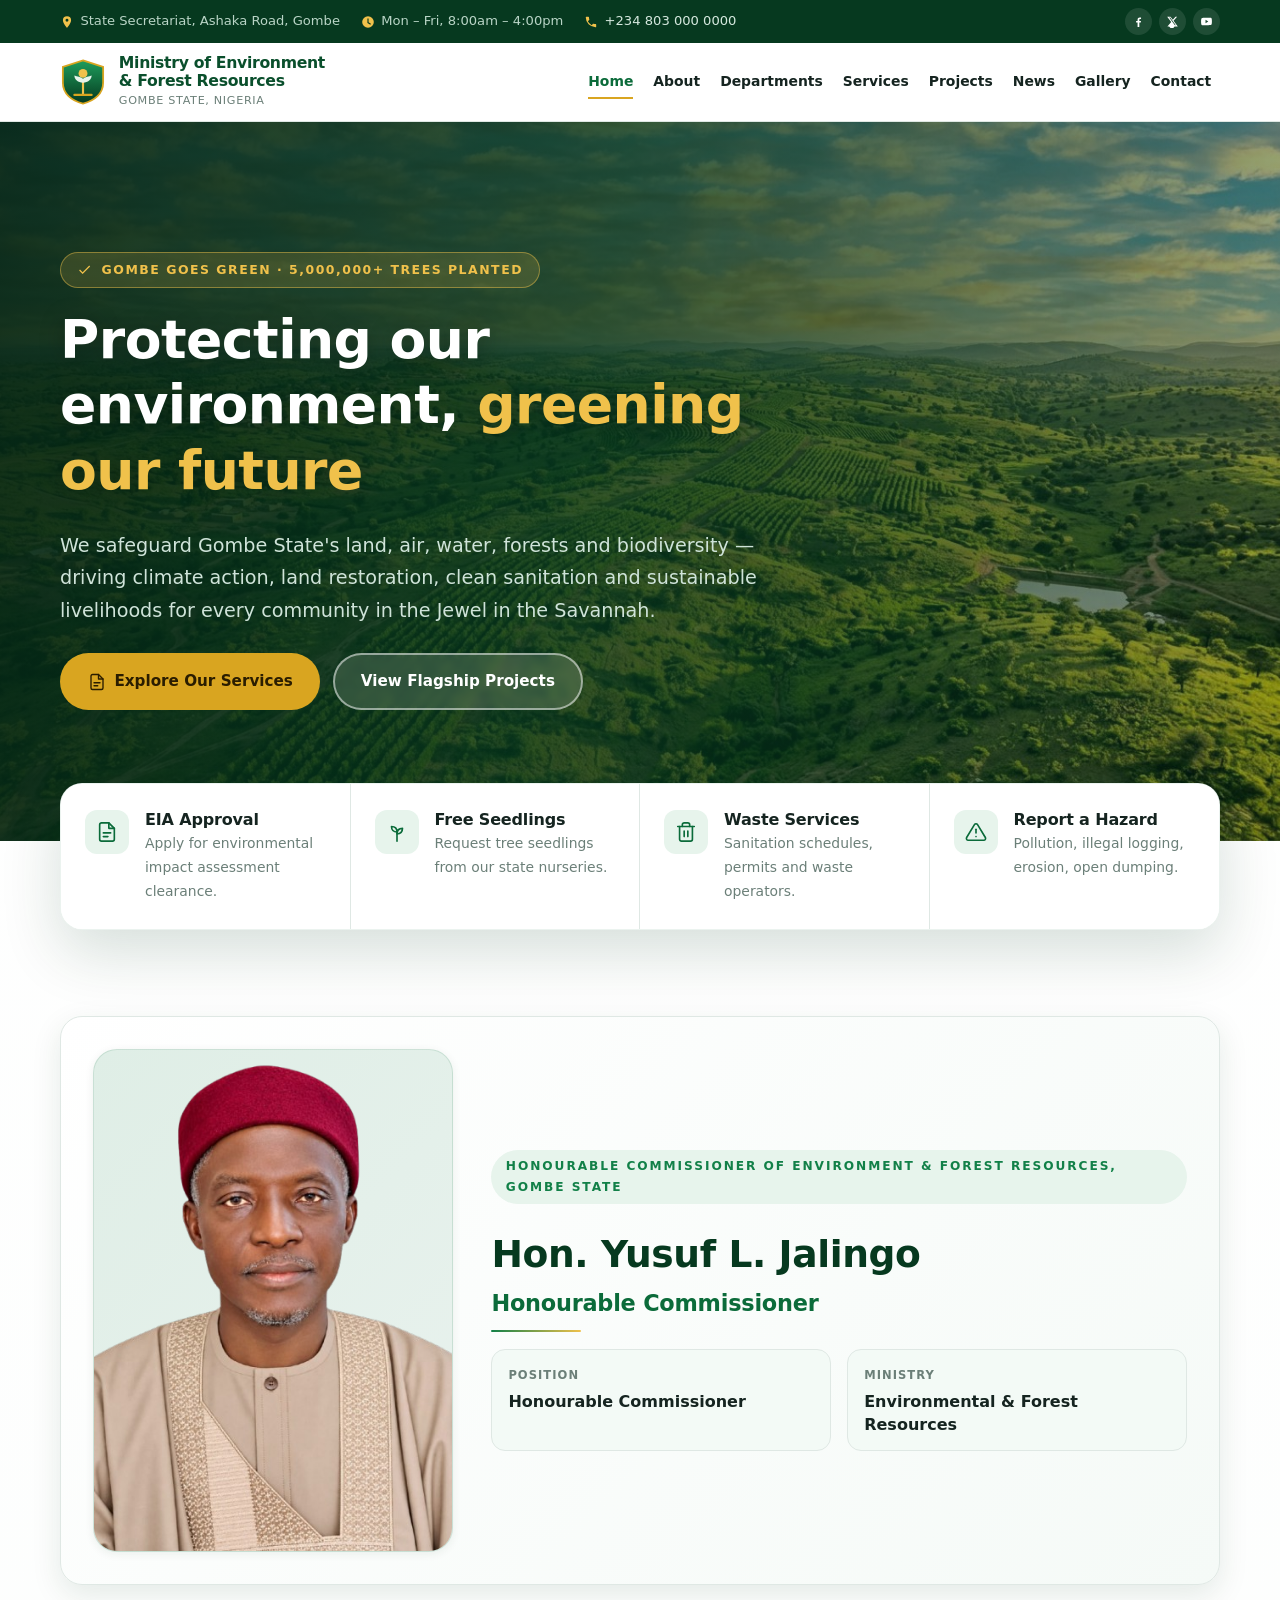
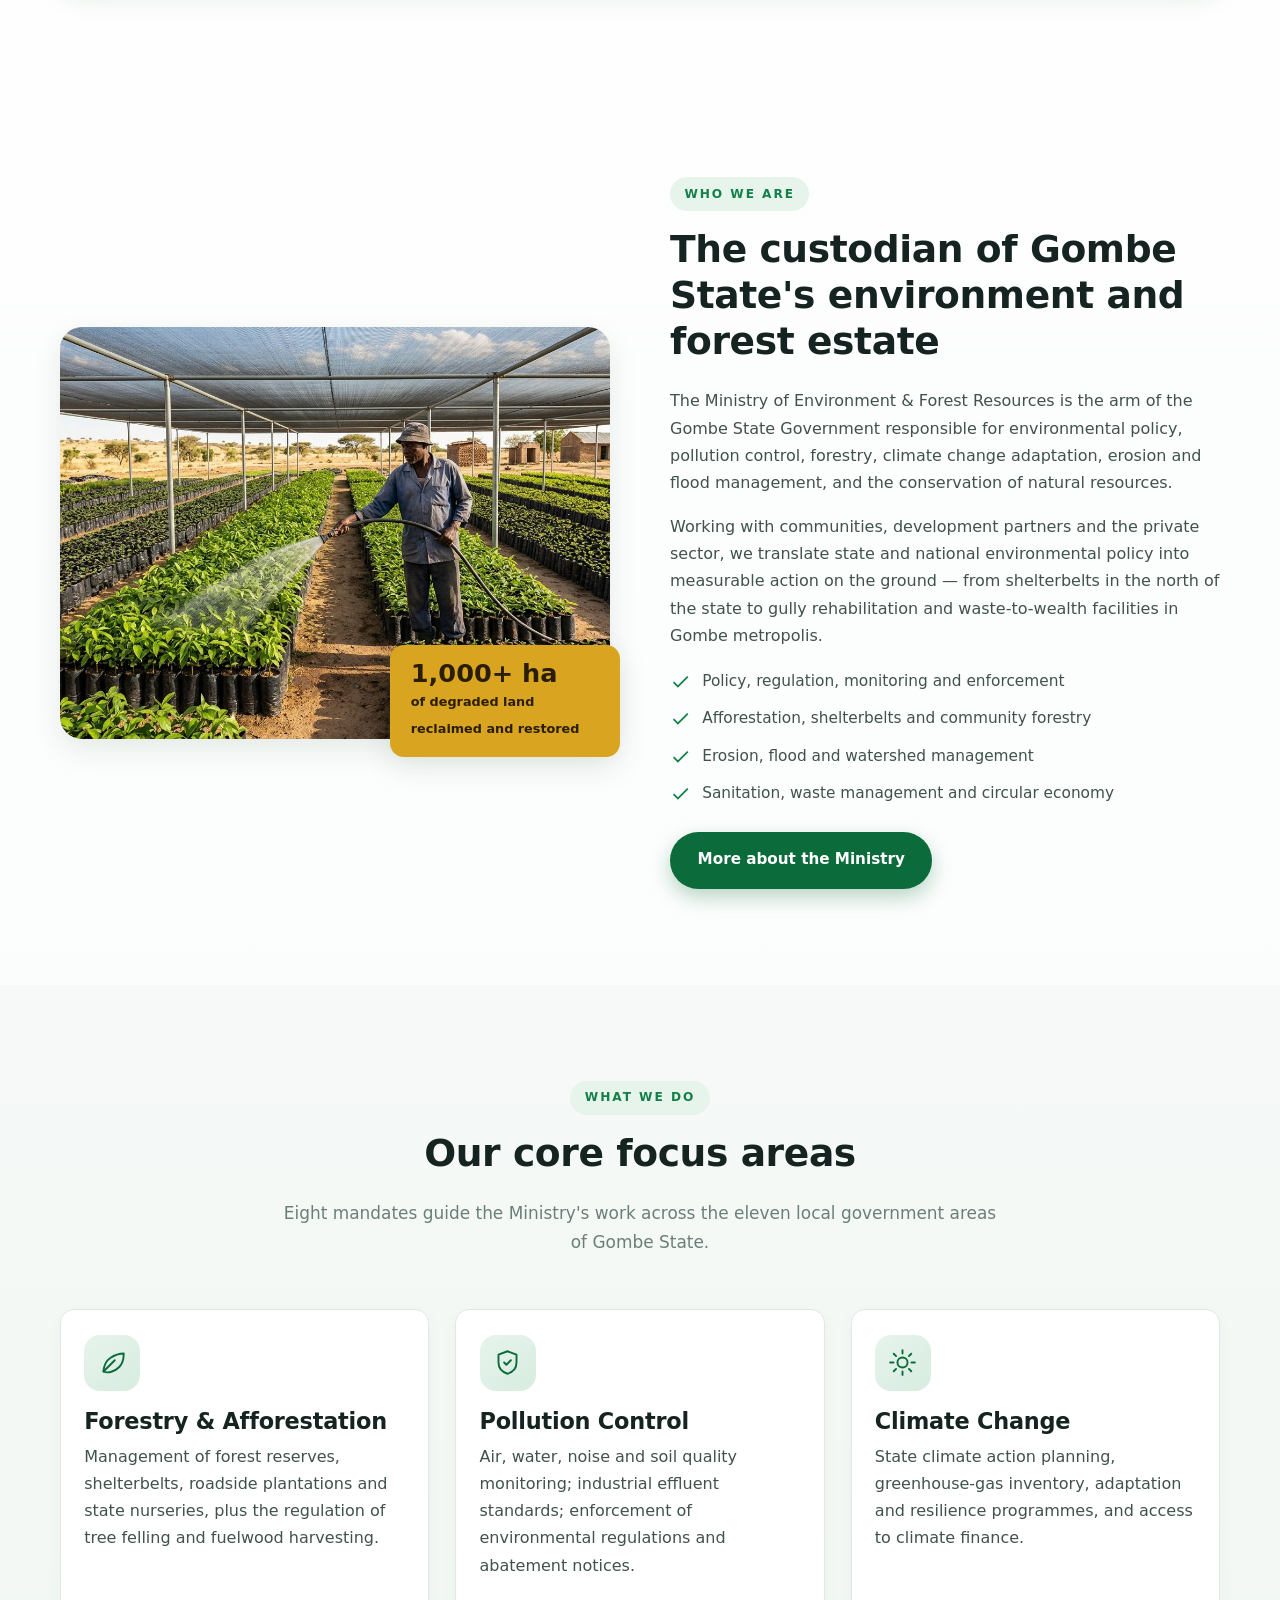
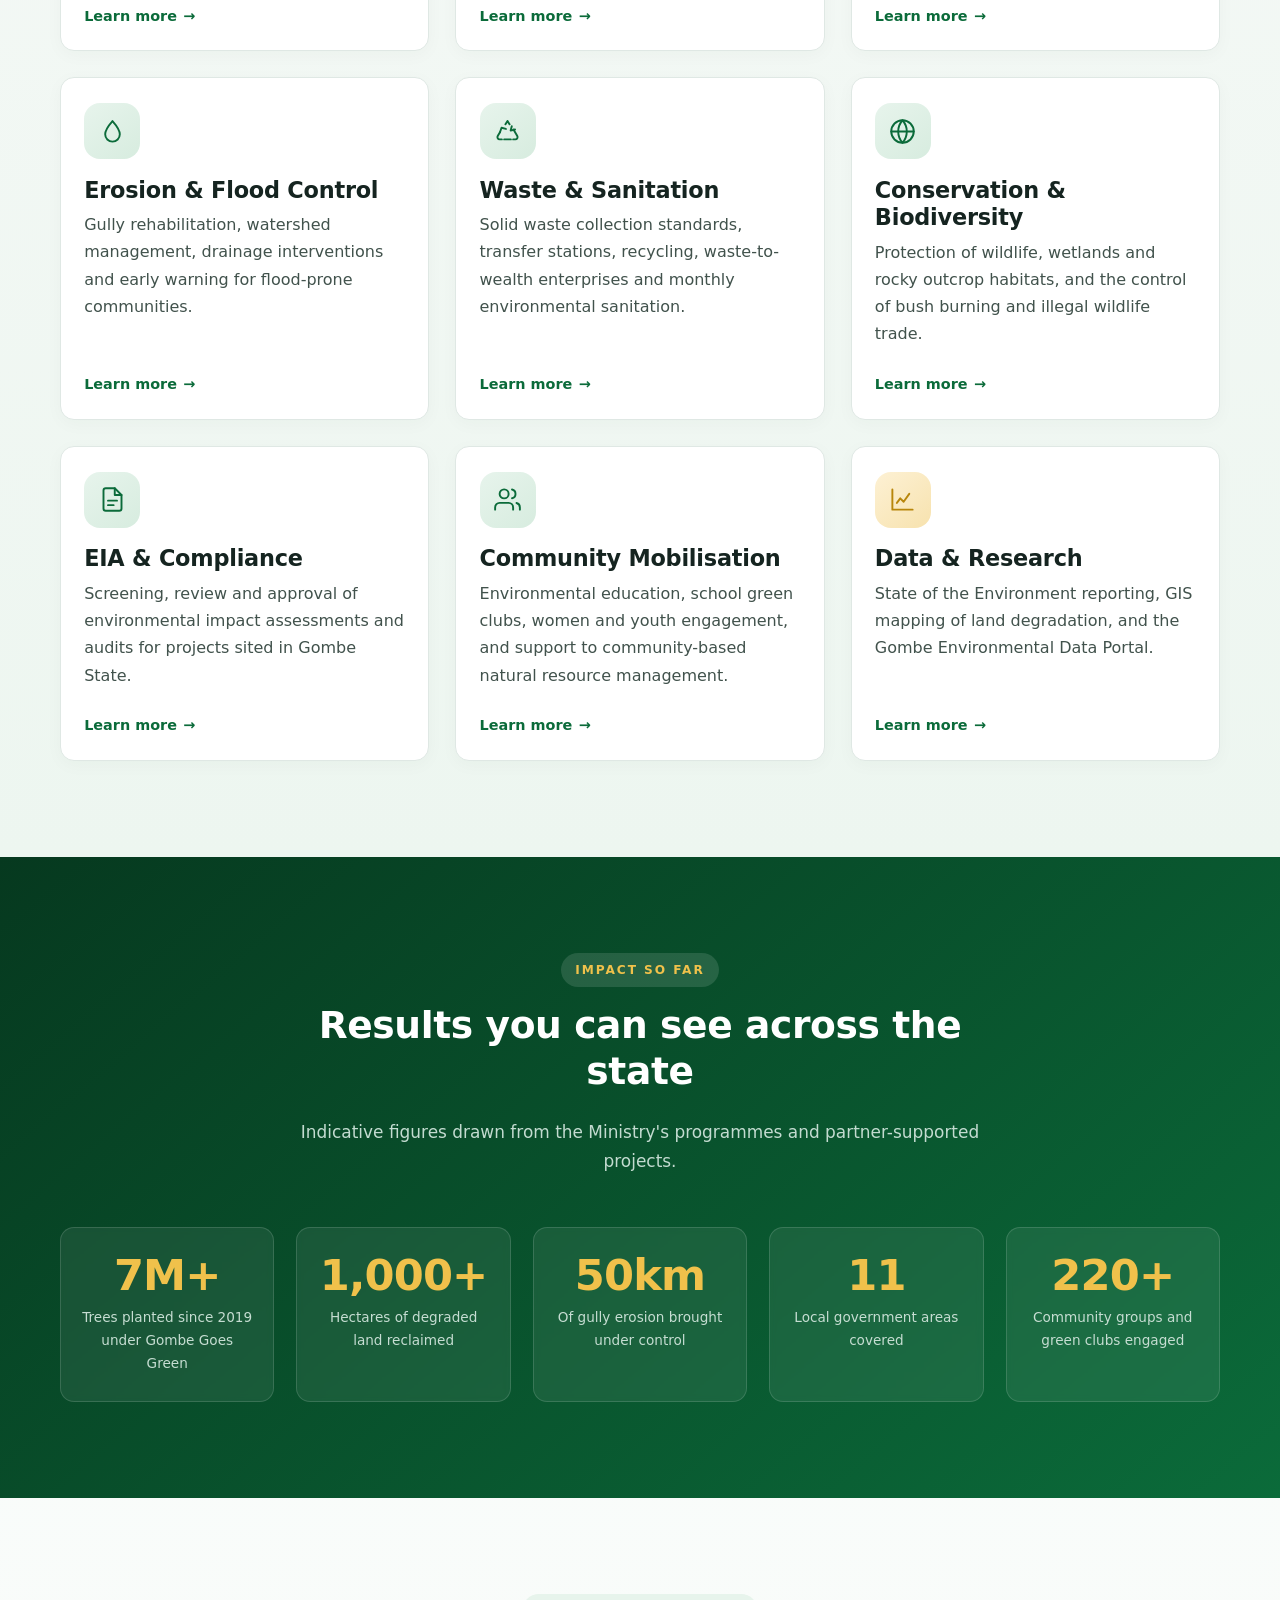
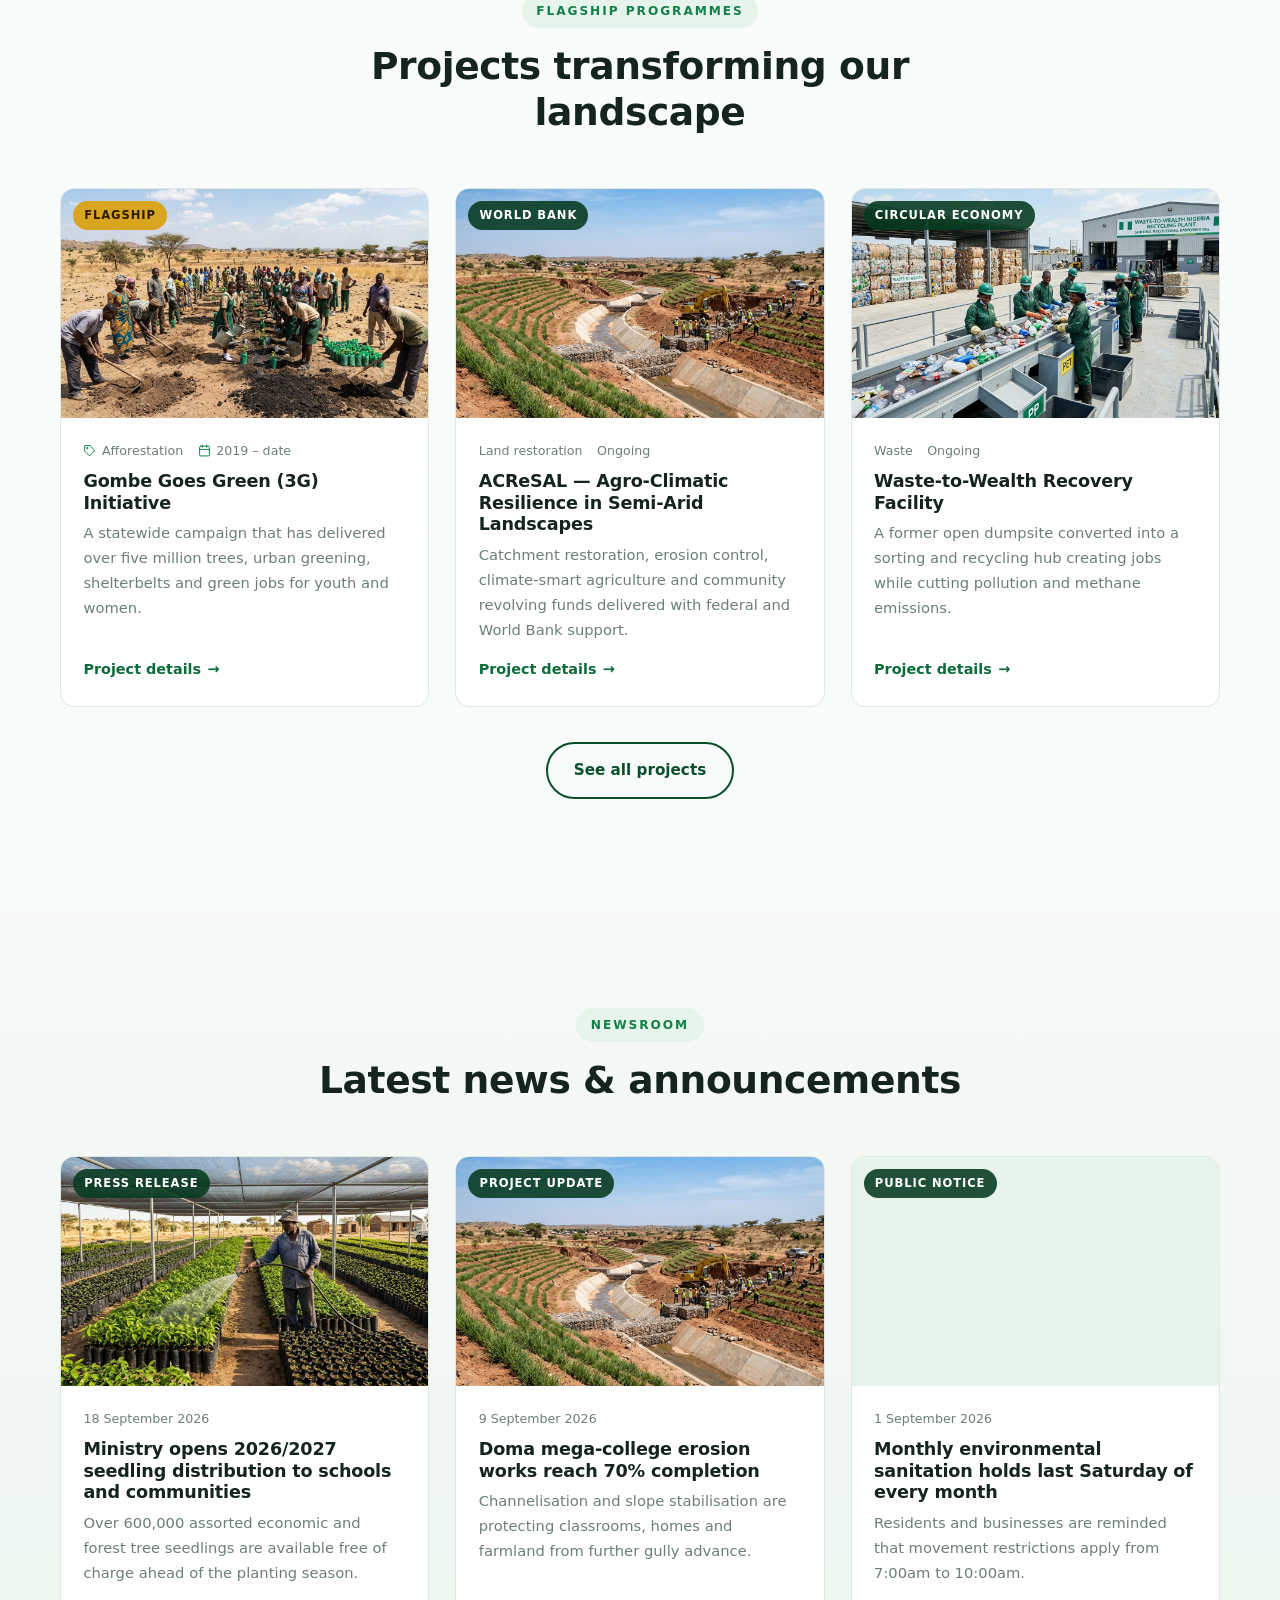
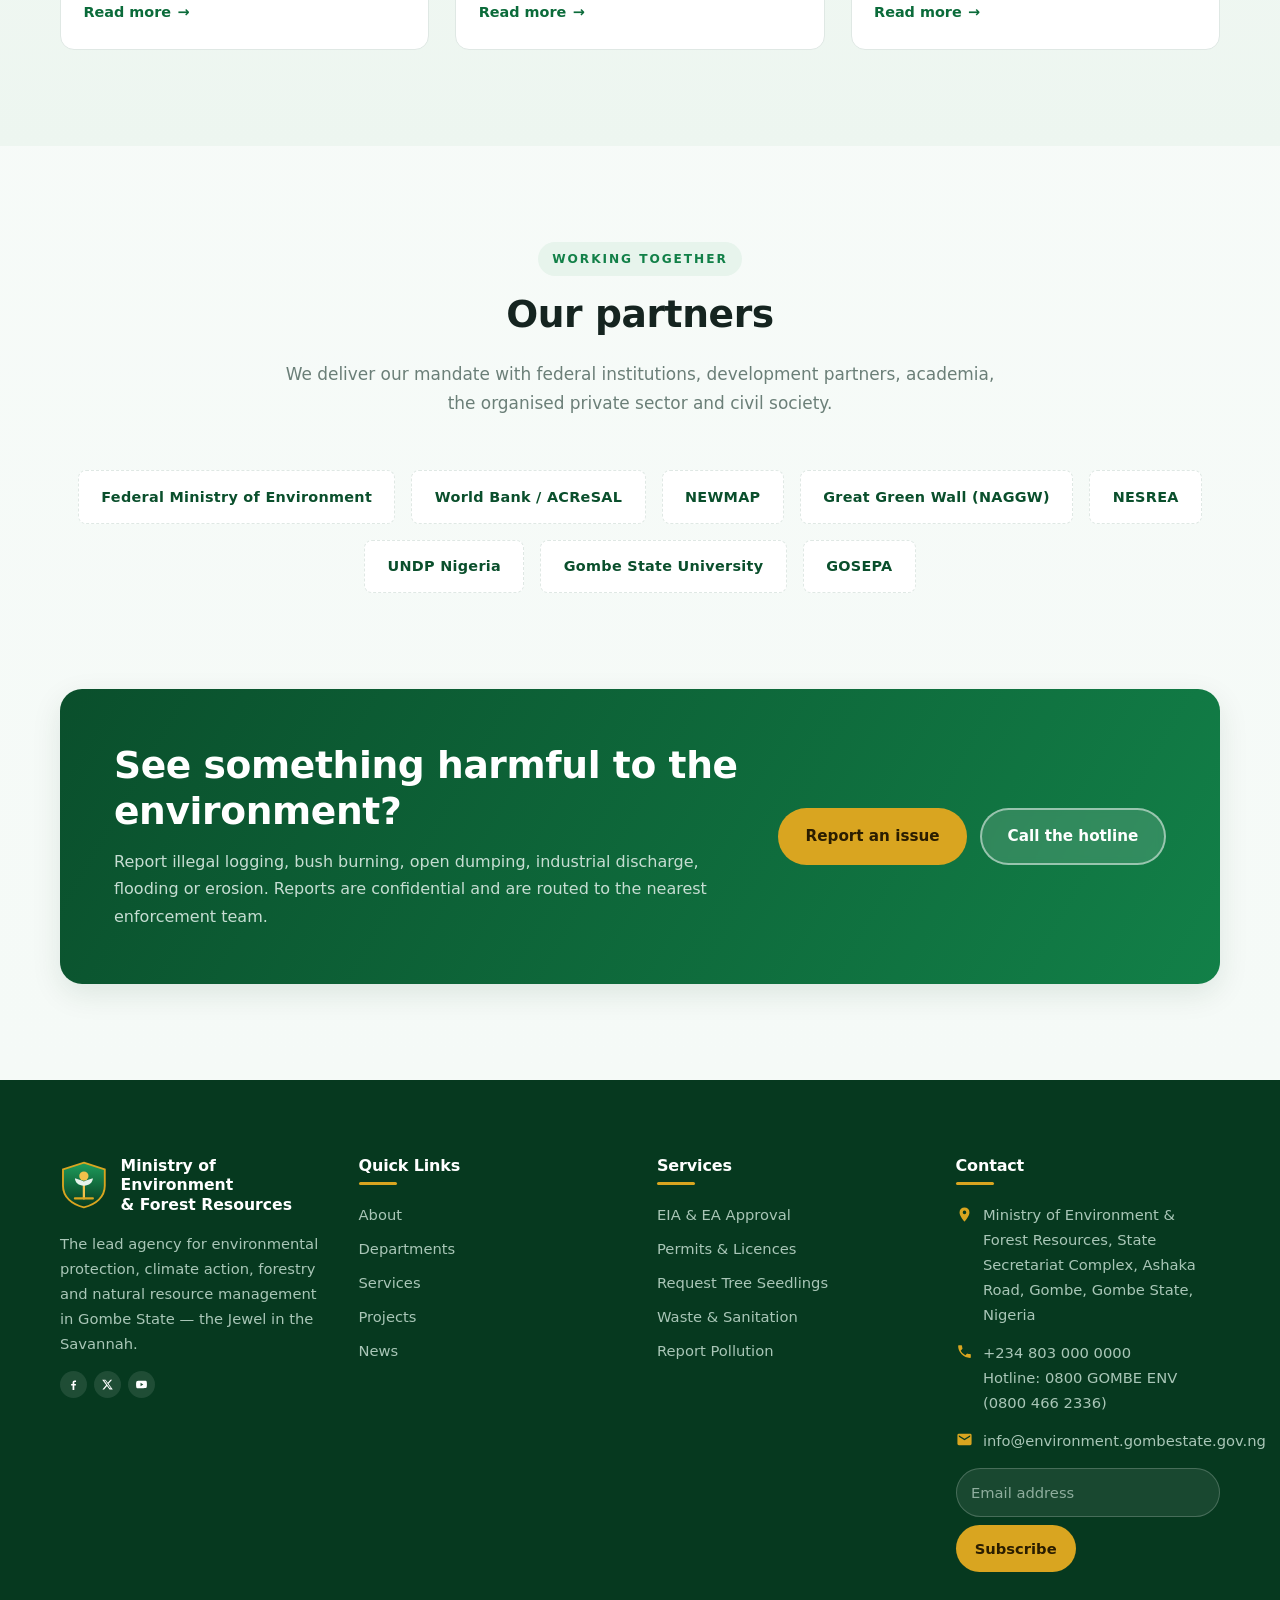
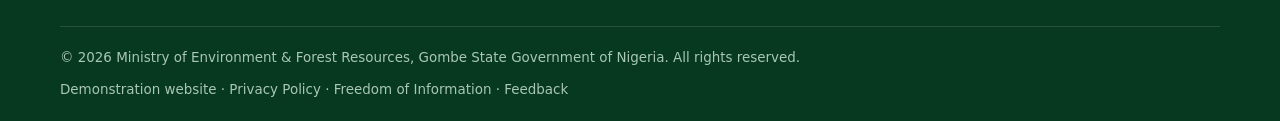
==== index.html @ d5db6b28 "Add files via upload" ====
<!DOCTYPE html>
<html lang="en">

<head>
  <meta charset="UTF-8">

  <meta name="viewport" content="width=device-width, initial-scale=1">

  <meta
    name="description"
    content="Official website of the Gombe State Ministry of Environment & Forest Resources — environmental protection, afforestation, climate action, erosion control and waste management."
  >

  <meta name="theme-color" content="#0b6b3a">

  <meta property="og:title" content="Home">

  <meta
    property="og:description"
    content="Official website of the Gombe State Ministry of Environment & Forest Resources — environmental protection, afforestation, climate action, erosion control and waste management."
  >

  <meta property="og:type" content="website">

  <title>
    Home | Ministry of Environment & Forest Resources, Gombe State Government of Nigeria
  </title>

  <link
    rel="icon"
    href="data:image/svg+xml,%3Csvg xmlns='http://www.w3.org/2000/svg' viewBox='0 0 64 64'%3E%3Crect width='64' height='64' rx='14' fill='%230b6b3a'/%3E%3Cpath d='M32 52V28' stroke='%23f0c14b' stroke-width='4'/%3E%3Cpath d='M32 34c-9 0-15-6-15-13 5 2 11 2.5 15 5.5 4-3 10-3.5 15-5.5 0 7-6 13-15 13z' fill='%23e7f4ec'/%3E%3C/svg%3E"
  >

  <link rel="stylesheet" href="assets/css/style.css">
</head>

<body>

  <a class="skip-link" href="#main">
    Skip to main content
  </a>


  <!-- =====================================================
       TOP BAR
  ====================================================== -->

  <div class="topbar">

    <div class="container">

      <ul class="topbar-list">

        <li>
          <svg viewBox="0 0 24 24" fill="currentColor" aria-hidden="true">
            <path d="M12 2a7 7 0 0 0-7 7c0 5.3 7 13 7 13s7-7.7 7-13a7 7 0 0 0-7-7Zm0 9.5A2.5 2.5 0 1 1 12 6.5a2.5 2.5 0 0 1 0 5Z"/>
          </svg>

          State Secretariat, Ashaka Road, Gombe
        </li>

        <li>
          <svg viewBox="0 0 24 24" fill="currentColor" aria-hidden="true">
            <path d="M12 2a10 10 0 1 0 0 20 10 10 0 0 0 0-20Zm1 10.6 4 2.3-1 1.7-5-2.9V6h2Z"/>
          </svg>

          Mon – Fri, 8:00am – 4:00pm
        </li>

        <li>
          <svg viewBox="0 0 24 24" fill="currentColor" aria-hidden="true">
            <path d="M6.6 10.8a15 15 0 0 0 6.6 6.6l2.2-2.2a1 1 0 0 1 1-.2 11 11 0 0 0 3.5.6 1 1 0 0 1 1 1V20a1 1 0 0 1-1 1A17 17 0 0 1 3 4a1 1 0 0 1 1-1h3.5a1 1 0 0 1 1 1 11 11 0 0 0 .6 3.5 1 1 0 0 1-.3 1Z"/>
          </svg>

          <a href="tel:+2348030000000">
            +234 803 000 0000
          </a>
        </li>

      </ul>


      <div class="socials" aria-label="Social media">

        <a href="#" aria-label="Facebook">
          <svg viewBox="0 0 24 24" fill="currentColor" aria-hidden="true">
            <path d="M13.5 22v-8h2.7l.4-3.1h-3.1V8.9c0-.9.3-1.5 1.6-1.5h1.6V4.6c-.3 0-1.3-.1-2.4-.1-2.4 0-4 1.4-4 4.1v2.3H7.6V14h2.7v8Z"/>
          </svg>
        </a>

        <a href="#" aria-label="X (Twitter)">
          <svg viewBox="0 0 24 24" fill="currentColor" aria-hidden="true">
            <path d="M17.5 3h3l-6.6 7.6L21.8 21h-6l-4.7 6.1L5.7 21H2.6l7-8.1L2.2 3h6.1l4.3 5.6Zm-1.1 16h1.7L7.7 4.8H5.9Z"/>
          </svg>
        </a>

        <a href="#" aria-label="YouTube">
          <svg viewBox="0 0 24 24" fill="currentColor" aria-hidden="true">
            <path d="M22 12s0-3.3-.4-4.9a2.6 2.6 0 0 0-1.8-1.8C18.1 5 12 5 12 5s-6.1 0-7.8.4a2.6 2.6 0 0 0-1.8 1.8C2 8.7 2 12 2 12s0 3.3.4 4.9a2.6 2.6 0 0 0 1.8 1.8C5.9 19 12 19 12 19s6.1 0 7.8-.4a2.6 2.6 0 0 0 1.8-1.8C22 15.3 22 12 22 12Zm-11.8 3.1V8.9l5.2 3.1Z"/>
          </svg>
        </a>

      </div>

    </div>

  </div>


  <!-- =====================================================
       HEADER
  ====================================================== -->

  <header class="site-header">

    <div class="container nav-wrap">

      <a class="brand" href="index.html">

        <svg
          class="crest"
          viewBox="0 0 64 64"
          role="img"
          aria-label="Gombe State coat of arms"
        >

          <defs>

            <linearGradient id="cg" x1="0" y1="0" x2="0" y2="1">
              <stop offset="0" stop-color="#1e9d5c"/>
              <stop offset="1" stop-color="#06391f"/>
            </linearGradient>

          </defs>

          <path
            d="M32 2 60 11v22c0 15-11.7 25-28 29C15.7 58 4 48 4 33V11z"
            fill="url(#cg)"
            stroke="#d9a520"
            stroke-width="2.5"
          />

          <circle
            cx="32"
            cy="20"
            r="6.2"
            fill="#f0c14b"
          />

          <path
            d="M32 50V31"
            stroke="#f0c14b"
            stroke-width="3"
            stroke-linecap="round"
          />

          <path
            d="M32 33c-7 0-12-4.6-12-10 4 1.6 8.4 2 12 4.4 3.6-2.4 8-2.8 12-4.4 0 5.4-5 10-12 10z"
            fill="#e7f4ec"
          />

          <path
            d="M20 50h24"
            stroke="#d9a520"
            stroke-width="3"
            stroke-linecap="round"
          />

        </svg>


        <span class="brand-text">

          <strong>
            Ministry of Environment<br>
            &amp; Forest Resources
          </strong>

          <span>
            Gombe State, Nigeria
          </span>

        </span>

      </a>


      <button
        class="nav-toggle"
        aria-expanded="false"
        aria-controls="primary-nav"
        aria-label="Toggle navigation menu"
      >
        <span></span>
        <span></span>
        <span></span>
      </button>


      <nav
        class="main-nav"
        id="primary-nav"
        aria-label="Primary"
      >

        <ul>

          <li>
            <a
              href="index.html"
              class="active"
              aria-current="page"
            >
              Home
            </a>
          </li>

          <li>
            <a href="about.html">
              About
            </a>
          </li>

          <li>
            <a href="departments.html">
              Departments
            </a>
          </li>

          <li>
            <a href="services.html">
              Services
            </a>
          </li>

          <li>
            <a href="projects.html">
              Projects
            </a>
          </li>

          <li>
            <a href="news.html">
              News
            </a>
          </li>

          <li>
            <a href="gallery.html">
              Gallery
            </a>
          </li>

          <li>
            <a href="contact.html">
              Contact
            </a>
          </li>

        </ul>


        <div class="nav-cta">

          <a
            class="btn btn-primary btn-sm"
            href="contact.html#report"
          >

            <svg
              viewBox="0 0 24 24"
              fill="none"
              stroke="currentColor"
              stroke-width="1.8"
              stroke-linecap="round"
              stroke-linejoin="round"
              aria-hidden="true"
            >

              <path d="M10.3 3.9 1.8 18a2 2 0 0 0 1.7 3h17a2 2 0 0 0 1.7-3L13.7 3.9a2 2 0 0 0-3.4 0Z"/>
              <path d="M12 9v4"/>
              <path d="M12 17h.01"/>

            </svg>

            Report an Issue

          </a>

        </div>

      </nav>

    </div>

  </header>


  <div class="nav-backdrop"></div>


  <main id="main">


    <!-- =====================================================
         HERO
    ====================================================== -->

    <section class="hero">

      <div class="hero-slides">

        <div
          class="hero-slide active"
          style="background-image:url('assets/img/hero-1.jpg')"
        ></div>

        <div
          class="hero-slide"
          style="background-image:url('assets/img/afforestation.jpg')"
        ></div>

        <div
          class="hero-slide"
          style="background-image:url('assets/img/erosion.jpg')"
        ></div>

      </div>


      <div class="container">

        <div class="hero-inner">

          <span class="hero-badge">

            <svg
              viewBox="0 0 24 24"
              fill="currentColor"
              aria-hidden="true"
            >
              <path d="M9 16.2 4.8 12l-1.4 1.4L9 19 21 7l-1.4-1.4z"/>
            </svg>

            Gombe Goes Green &middot; 5,000,000+ trees planted

          </span>


          <h1>
            Protecting our environment,
            <em>greening our future</em>
          </h1>


          <p>
            We safeguard Gombe State's land, air, water, forests and biodiversity —
            driving climate action, land restoration, clean sanitation and sustainable
            livelihoods for every community in the Jewel in the Savannah.
          </p>


          <div class="hero-actions">

            <a
              class="btn btn-gold"
              href="services.html"
            >

              <svg
                viewBox="0 0 24 24"
                fill="none"
                stroke="currentColor"
                stroke-width="1.8"
                stroke-linecap="round"
                stroke-linejoin="round"
                aria-hidden="true"
              >

                <path d="M14 2H6a2 2 0 0 0-2 2v16a2 2 0 0 0 2 2h12a2 2 0 0 0 2-2V8Z"/>
                <path d="M14 2v6h6"/>
                <path d="M8 13h8M8 17h5"/>

              </svg>

              Explore Our Services

            </a>


            <a
              class="btn btn-light"
              href="projects.html"
            >
              View Flagship Projects
            </a>

          </div>

        </div>

      </div>


      <div
        class="hero-dots"
        aria-label="Slide navigation"
      ></div>

    </section>


    <!-- =====================================================
         QUICK SERVICES
    ====================================================== -->

    <section class="quick-strip">

      <div class="container">

        <div class="grid g-4">


          <a
            class="quick-item"
            href="services.html#eia"
          >

            <span class="ico">

              <svg
                viewBox="0 0 24 24"
                fill="none"
                stroke="currentColor"
                stroke-width="1.8"
                stroke-linecap="round"
                stroke-linejoin="round"
                aria-hidden="true"
              >

                <path d="M14 2H6a2 2 0 0 0-2 2v16a2 2 0 0 0 2 2h12a2 2 0 0 0 2-2V8Z"/>
                <path d="M14 2v6h6"/>
                <path d="M8 13h8M8 17h5"/>

              </svg>

            </span>


            <span>

              <h4>
                EIA Approval
              </h4>

              <p>
                Apply for environmental impact assessment clearance.
              </p>

            </span>

          </a>


          <a
            class="quick-item"
            href="services.html#seedlings"
          >

            <span class="ico">

              <svg
                viewBox="0 0 24 24"
                fill="none"
                stroke="currentColor"
                stroke-width="1.8"
                stroke-linecap="round"
                stroke-linejoin="round"
                aria-hidden="true"
              >

                <path d="M12 22V10"/>
                <path d="M12 12C8 12 6 9.5 6 6c4 0 6 2.5 6 6Z"/>
                <path d="M12 14c4 0 6-2.5 6-6-4 0-6 2.5-6 6Z"/>

              </svg>

            </span>


            <span>

              <h4>
                Free Seedlings
              </h4>

              <p>
                Request tree seedlings from our state nurseries.
              </p>

            </span>

          </a>


          <a
            class="quick-item"
            href="services.html#waste"
          >

            <span class="ico">

              <svg
                viewBox="0 0 24 24"
                fill="none"
                stroke="currentColor"
                stroke-width="1.8"
                stroke-linecap="round"
                stroke-linejoin="round"
                aria-hidden="true"
              >

                <path d="M3 6h18"/>
                <path d="M8 6V4a2 2 0 0 1 2-2h4a2 2 0 0 1 2 2v2"/>
                <path d="M19 6v14a2 2 0 0 1-2 2H7a2 2 0 0 1-2-2V6"/>
                <path d="M10 11v6M14 11v6"/>

              </svg>

            </span>


            <span>

              <h4>
                Waste Services
              </h4>

              <p>
                Sanitation schedules, permits and waste operators.
              </p>

            </span>

          </a>


          <a
            class="quick-item"
            href="contact.html#report"
          >

            <span class="ico">

              <svg
                viewBox="0 0 24 24"
                fill="none"
                stroke="currentColor"
                stroke-width="1.8"
                stroke-linecap="round"
                stroke-linejoin="round"
                aria-hidden="true"
              >

                <path d="M10.3 3.9 1.8 18a2 2 0 0 0 1.7 3h17a2 2 0 0 0 1.7-3L13.7 3.9a2 2 0 0 0-3.4 0Z"/>
                <path d="M12 9v4"/>
                <path d="M12 17h.01"/>

              </svg>

            </span>


            <span>

              <h4>
                Report a Hazard
              </h4>

              <p>
                Pollution, illegal logging, erosion, open dumping.
              </p>

            </span>

          </a>


        </div>

      </div>

    </section>


    <!-- =====================================================
         COMMISSIONER PROFILE
    ====================================================== -->

    <section class="section commissioner-section">

      <div class="container">

        <div class="commissioner-card">


          <!-- COMMISSIONER IMAGE -->

          <div class="commissioner-image">

            <img
              src="assets/img/commissioner.png"
              alt="Commissioner of the Gombe State Ministry of Environmental & Forest Resources"
              loading="lazy"
              decoding="async"
            >

          </div>

          <!-- COMMISSIONER INFORMATION -->

          <div class="commissioner-content">

            <span class="eyebrow">
              Honourable Commissioner of Environment &amp; Forest Resources, Gombe State
            </span>


            <h2>
              Hon. Yusuf L. Jalingo
            </h2>


            <h3>
              Honourable Commissioner
            </h3>



            <div class="commissioner-divider"></div>


            <div class="commissioner-details">

              <div>

                <span class="detail-label">
                  Position
                </span>

                <strong>
                  Honourable Commissioner
                </strong>

              </div>


              <div>

                <span class="detail-label">
                  Ministry
                </span>

                <strong>
                  Environmental &amp; Forest Resources
                </strong>

              </div>

            </div>

          </div>


        </div>

      </div>

    </section>


    <!-- =====================================================
         ABOUT PREVIEW
    ====================================================== -->

    <section class="section">

      <div class="container split">


        <div class="split-media reveal">

          <img
            loading="lazy"
            decoding="async"
            src="assets/img/nursery.jpg"
            alt="Seedlings being nurtured at a Gombe State government tree nursery"
          >


          <div class="media-badge">

            <strong>
              1,000+ ha
            </strong>

            <span>
              of degraded land reclaimed and restored
            </span>

          </div>

        </div>


        <div class="reveal">

          <span class="eyebrow">
            Who we are
          </span>


          <h2>
            The custodian of Gombe State's environment and forest estate
          </h2>


          <p>
            The Ministry of Environment &amp; Forest Resources is the arm
            of the Gombe State Government responsible for environmental policy,
            pollution control, forestry, climate change adaptation, erosion and
            flood management, and the conservation of natural resources.
          </p>


          <p>
            Working with communities, development partners and the private sector,
            we translate state and national environmental policy into measurable
            action on the ground — from shelterbelts in the north of the state
            to gully rehabilitation and waste-to-wealth facilities in Gombe metropolis.
          </p>


          <ul class="ticks">

            <li>

              <svg
                viewBox="0 0 24 24"
                fill="currentColor"
                aria-hidden="true"
              >
                <path d="M9 16.2 4.8 12l-1.4 1.4L9 19 21 7l-1.4-1.4z"/>
              </svg>

              <span>
                Policy, regulation, monitoring and enforcement
              </span>

            </li>


            <li>

              <svg
                viewBox="0 0 24 24"
                fill="currentColor"
                aria-hidden="true"
              >
                <path d="M9 16.2 4.8 12l-1.4 1.4L9 19 21 7l-1.4-1.4z"/>
              </svg>

              <span>
                Afforestation, shelterbelts and community forestry
              </span>

            </li>


            <li>

              <svg
                viewBox="0 0 24 24"
                fill="currentColor"
                aria-hidden="true"
              >
                <path d="M9 16.2 4.8 12l-1.4 1.4L9 19 21 7l-1.4-1.4z"/>
              </svg>

              <span>
                Erosion, flood and watershed management
              </span>

            </li>


            <li>

              <svg
                viewBox="0 0 24 24"
                fill="currentColor"
                aria-hidden="true"
              >
                <path d="M9 16.2 4.8 12l-1.4 1.4L9 19 21 7l-1.4-1.4z"/>
              </svg>

              <span>
                Sanitation, waste management and circular economy
              </span>

            </li>

          </ul>


          <a
            class="btn btn-primary"
            href="about.html"
          >
            More about the Ministry
          </a>

        </div>

      </div>

    </section>


    <!-- =====================================================
         FOCUS AREAS
    ====================================================== -->

    <section class="section section--soft">

      <div class="container">


        <div class="section-head reveal">

          <span class="eyebrow">
            What we do
          </span>

          <h2>
            Our core focus areas
          </h2>

          <p class="lede">
            Eight mandates guide the Ministry's work across the eleven
            local government areas of Gombe State.
          </p>

        </div>


        <div class="grid g-3">


          <article class="card reveal">

            <span class="ico">

              <svg
                viewBox="0 0 24 24"
                fill="none"
                stroke="currentColor"
                stroke-width="1.8"
                stroke-linecap="round"
                stroke-linejoin="round"
                aria-hidden="true"
              >

                <path d="M4 20s0-8 6-12 12-4 12-4 0 8-4 12-10 6-14 4Z"/>
                <path d="M4 20 14 10"/>

              </svg>

            </span>


            <h3>
              Forestry &amp; Afforestation
            </h3>

            <p>
              Management of forest reserves, shelterbelts, roadside plantations
              and state nurseries, plus the regulation of tree felling and fuelwood harvesting.
            </p>

            <a
              class="card-link"
              href="departments.html#forestry"
            >
              Learn more
            </a>

          </article>


          <article class="card reveal">

            <span class="ico">

              <svg
                viewBox="0 0 24 24"
                fill="none"
                stroke="currentColor"
                stroke-width="1.8"
                stroke-linecap="round"
                stroke-linejoin="round"
                aria-hidden="true"
              >

                <path d="M12 2 20 5v7c0 5-3.5 8.5-8 10-4.5-1.5-8-5-8-10V5Z"/>
                <path d="m9 12 2 2 4-4"/>

              </svg>

            </span>


            <h3>
              Pollution Control
            </h3>

            <p>
              Air, water, noise and soil quality monitoring; industrial effluent
              standards; enforcement of environmental regulations and abatement notices.
            </p>

            <a
              class="card-link"
              href="departments.html#pollution"
            >
              Learn more
            </a>

          </article>


          <article class="card reveal">

            <span class="ico">

              <svg
                viewBox="0 0 24 24"
                fill="none"
                stroke="currentColor"
                stroke-width="1.8"
                stroke-linecap="round"
                stroke-linejoin="round"
                aria-hidden="true"
              >

                <circle cx="12" cy="12" r="4.5"/>
                <path d="M12 1v3M12 20v3M4.2 4.2l2.1 2.1M17.7 17.7l2.1 2.1M1 12h3M20 12h3M4.2 19.8l2.1-2.1M17.7 6.3l2.1-2.1"/>

              </svg>

            </span>


            <h3>
              Climate Change
            </h3>

            <p>
              State climate action planning, greenhouse-gas inventory,
              adaptation and resilience programmes, and access to climate finance.
            </p>

            <a
              class="card-link"
              href="departments.html#climate"
            >
              Learn more
            </a>

          </article>


          <article class="card reveal">

            <span class="ico">

              <svg
                viewBox="0 0 24 24"
                fill="none"
                stroke="currentColor"
                stroke-width="1.8"
                stroke-linecap="round"
                stroke-linejoin="round"
                aria-hidden="true"
              >

                <path d="M12 2.7S5.5 10 5.5 14.5a6.5 6.5 0 0 0 13 0C18.5 10 12 2.7 12 2.7Z"/>

              </svg>

            </span>


            <h3>
              Erosion &amp; Flood Control
            </h3>

            <p>
              Gully rehabilitation, watershed management, drainage interventions
              and early warning for flood-prone communities.
            </p>

            <a
              class="card-link"
              href="projects.html"
            >
              Learn more
            </a>

          </article>


          <article class="card reveal">

            <span class="ico">

              <svg
                viewBox="0 0 24 24"
                fill="none"
                stroke="currentColor"
                stroke-width="1.8"
                stroke-linecap="round"
                stroke-linejoin="round"
                aria-hidden="true"
              >

                <path d="M7 19H5a2 2 0 0 1-1.7-3l2-3.3"/>
                <path d="M17 19h2a2 2 0 0 0 1.7-3l-3.4-5.8"/>
                <path d="m10.2 5.6 1.8-3 1.8 3"/>
                <path d="M9 19h6"/>
                <path d="m5.3 12.7 1.4-4 3.9 1"/>
                <path d="m18.7 10.2-3.9 1 1-3.9"/>

              </svg>

            </span>


            <h3>
              Waste &amp; Sanitation
            </h3>

            <p>
              Solid waste collection standards, transfer stations, recycling,
              waste-to-wealth enterprises and monthly environmental sanitation.
            </p>

            <a
              class="card-link"
              href="services.html#waste"
            >
              Learn more
            </a>

          </article>


          <article class="card reveal">

            <span class="ico">

              <svg
                viewBox="0 0 24 24"
                fill="none"
                stroke="currentColor"
                stroke-width="1.8"
                stroke-linecap="round"
                stroke-linejoin="round"
                aria-hidden="true"
              >

                <circle cx="12" cy="12" r="10"/>
                <path d="M2 12h20"/>
                <path d="M12 2a15 15 0 0 1 0 20 15 15 0 0 1 0-20Z"/>

              </svg>

            </span>


            <h3>
              Conservation &amp; Biodiversity
            </h3>

            <p>
              Protection of wildlife, wetlands and rocky outcrop habitats,
              and the control of bush burning and illegal wildlife trade.
            </p>

            <a
              class="card-link"
              href="departments.html#conservation"
            >
              Learn more
            </a>

          </article>


          <article class="card reveal">

            <span class="ico">

              <svg
                viewBox="0 0 24 24"
                fill="none"
                stroke="currentColor"
                stroke-width="1.8"
                stroke-linecap="round"
                stroke-linejoin="round"
                aria-hidden="true"
              >

                <path d="M14 2H6a2 2 0 0 0-2 2v16a2 2 0 0 0 2 2h12a2 2 0 0 0 2-2V8Z"/>
                <path d="M14 2v6h6"/>
                <path d="M8 13h8M8 17h5"/>

              </svg>

            </span>


            <h3>
              EIA &amp; Compliance
            </h3>

            <p>
              Screening, review and approval of environmental impact assessments
              and audits for projects sited in Gombe State.
            </p>

            <a
              class="card-link"
              href="services.html#eia"
            >
              Learn more
            </a>

          </article>


          <article class="card reveal">

            <span class="ico">

              <svg
                viewBox="0 0 24 24"
                fill="none"
                stroke="currentColor"
                stroke-width="1.8"
                stroke-linecap="round"
                stroke-linejoin="round"
                aria-hidden="true"
              >

                <path d="M17 21v-2a4 4 0 0 0-4-4H5a4 4 0 0 0-4 4v2"/>
                <circle cx="9" cy="7" r="4"/>
                <path d="M23 21v-2a4 4 0 0 0-3-3.9"/>
                <path d="M16 3.1a4 4 0 0 1 0 7.8"/>

              </svg>

            </span>


            <h3>
              Community Mobilisation
            </h3>

            <p>
              Environmental education, school green clubs, women and youth engagement,
              and support to community-based natural resource management.
            </p>

            <a
              class="card-link"
              href="services.html"
            >
              Learn more
            </a>

          </article>


          <article class="card reveal card--gold">

            <span class="ico">

              <svg
                viewBox="0 0 24 24"
                fill="none"
                stroke="currentColor"
                stroke-width="1.8"
                stroke-linecap="round"
                stroke-linejoin="round"
                aria-hidden="true"
              >

                <path d="M3 3v18h18"/>
                <path d="m7 15 3-4 3 3 5-7"/>

              </svg>

            </span>


            <h3>
              Data &amp; Research
            </h3>

            <p>
              State of the Environment reporting, GIS mapping of land degradation,
              and the Gombe Environmental Data Portal.
            </p>

            <a
              class="card-link"
              href="news.html#downloads"
            >
              Learn more
            </a>

          </article>


        </div>

      </div>

    </section>


    <!-- =====================================================
         IMPACT STATS
    ====================================================== -->

    <section class="section section--green">

      <div class="container">


        <div class="section-head reveal">

          <span class="eyebrow">
            Impact so far
          </span>

          <h2>
            Results you can see across the state
          </h2>

          <p class="lede">
            Indicative figures drawn from the Ministry's programmes
            and partner-supported projects.
          </p>

        </div>


        <div class="stats reveal">


          <div class="stat">

            <span
              class="num"
              data-count="7"
              data-suffix="M+"
            >
              0
            </span>

            <span class="lbl">
              Trees planted since 2019 under Gombe Goes Green
            </span>

          </div>


          <div class="stat">

            <span
              class="num"
              data-count="1000"
              data-suffix="+"
            >
              0
            </span>

            <span class="lbl">
              Hectares of degraded land reclaimed
            </span>

          </div>


          <div class="stat">

            <span
              class="num"
              data-count="50"
              data-suffix="km"
            >
              0
            </span>

            <span class="lbl">
              Of gully erosion brought under control
            </span>

          </div>


          <div class="stat">

            <span
              class="num"
              data-count="11"
            >
              0
            </span>

            <span class="lbl">
              Local government areas covered
            </span>

          </div>


          <div class="stat">

            <span
              class="num"
              data-count="220"
              data-suffix="+"
            >
              0
            </span>

            <span class="lbl">
              Community groups and green clubs engaged
            </span>

          </div>


        </div>

      </div>

    </section>


    <!-- =====================================================
         PROJECTS
    ====================================================== -->

    <section class="section">

      <div class="container">


        <div class="section-head reveal">

          <span class="eyebrow">
            Flagship programmes
          </span>

          <h2>
            Projects transforming our landscape
          </h2>

        </div>


        <div class="grid g-3">


          <article class="mcard reveal">

            <div class="mcard-img">

              <img
                loading="lazy"
                decoding="async"
                src="assets/img/afforestation.jpg"
                alt="Community members planting tree seedlings"
              >

              <span class="tag gold">
                Flagship
              </span>

            </div>


            <div class="mcard-body">

              <div class="meta">

                <span>

                  <svg
                    viewBox="0 0 24 24"
                    fill="none"
                    stroke="currentColor"
                    stroke-width="1.8"
                    stroke-linecap="round"
                    stroke-linejoin="round"
                    aria-hidden="true"
                  >

                    <path d="M20.6 13.4 12 22l-9-9V3h10l7.6 7.6a2 2 0 0 1 0 2.8Z"/>
                    <circle cx="7.5" cy="7.5" r="1.2"/>

                  </svg>

                  Afforestation

                </span>


                <span>

                  <svg
                    viewBox="0 0 24 24"
                    fill="none"
                    stroke="currentColor"
                    stroke-width="1.8"
                    stroke-linecap="round"
                    stroke-linejoin="round"
                    aria-hidden="true"
                  >

                    <rect x="3" y="4" width="18" height="18" rx="2"/>
                    <path d="M16 2v4M8 2v4M3 10h18"/>

                  </svg>

                  2019 – date

                </span>

              </div>


              <h3>
                Gombe Goes Green (3G) Initiative
              </h3>


              <p>
                A statewide campaign that has delivered over five million trees,
                urban greening, shelterbelts and green jobs for youth and women.
              </p>


              <a
                class="card-link"
                href="projects.html#3g"
              >
                Project details
              </a>

            </div>

          </article>


          <article class="mcard reveal">

            <div class="mcard-img">

              <img
                loading="lazy"
                decoding="async"
                src="assets/img/erosion.jpg"
                alt="Gully erosion rehabilitation works"
              >

              <span class="tag">
                World Bank
              </span>

            </div>


            <div class="mcard-body">

              <div class="meta">

                <span>
                  Land restoration
                </span>

                <span>
                  Ongoing
                </span>

              </div>


              <h3>
                ACReSAL — Agro-Climatic Resilience in Semi-Arid Landscapes
              </h3>


              <p>
                Catchment restoration, erosion control, climate-smart agriculture
                and community revolving funds delivered with federal and World Bank support.
              </p>


              <a
                class="card-link"
                href="projects.html#acresal"
              >
                Project details
              </a>

            </div>

          </article>


          <article class="mcard reveal">

            <div class="mcard-img">

              <img
                loading="lazy"
                decoding="async"
                src="assets/img/waste.jpg"
                alt="Workers sorting recyclable materials"
              >

              <span class="tag">
                Circular economy
              </span>

            </div>


            <div class="mcard-body">

              <div class="meta">

                <span>
                  Waste
                </span>

                <span>
                  Ongoing
                </span>

              </div>


              <h3>
                Waste-to-Wealth Recovery Facility
              </h3>


              <p>
                A former open dumpsite converted into a sorting and recycling hub
                creating jobs while cutting pollution and methane emissions.
              </p>


              <a
                class="card-link"
                href="projects.html#waste"
              >
                Project details
              </a>

            </div>

          </article>


        </div>


        <p
          class="text-center"
          style="margin-top:2.2rem"
        >

          <a
            class="btn btn-ghost"
            href="projects.html"
          >
            See all projects
          </a>

        </p>

      </div>

    </section>


    <!-- =====================================================
         NEWS
    ====================================================== -->

    <section class="section section--soft">

      <div class="container">


        <div class="section-head reveal">

          <span class="eyebrow">
            Newsroom
          </span>

          <h2>
            Latest news &amp; announcements
          </h2>

        </div>


        <div class="grid g-3">


          <article class="mcard reveal">

            <div class="mcard-img">

              <img
                loading="lazy"
                decoding="async"
                src="assets/img/nursery.jpg"
                alt="Tree nursery"
              >

              <span class="tag">
                Press release
              </span>

            </div>


            <div class="mcard-body">

              <div class="meta">

                <span>
                  18 September 2026
                </span>

              </div>


              <h3>
                Ministry opens 2026/2027 seedling distribution to schools and communities
              </h3>


              <p>
                Over 600,000 assorted economic and forest tree seedlings are available
                free of charge ahead of the planting season.
              </p>


              <a
                class="card-link"
                href="news.html"
              >
                Read more
              </a>

            </div>

          </article>


          <article class="mcard reveal">

            <div class="mcard-img">

              <img
                loading="lazy"
                decoding="async"
                src="assets/img/erosion.jpg"
                alt="Erosion site"
              >

              <span class="tag">
                Project update
              </span>

            </div>


            <div class="mcard-body">

              <div class="meta">

                <span>
                  9 September 2026
                </span>

              </div>


              <h3>
                Doma mega-college erosion works reach 70% completion
              </h3>


              <p>
                Channelisation and slope stabilisation are protecting classrooms,
                homes and farmland from further gully advance.
              </p>


              <a
                class="card-link"
                href="news.html"
              >
                Read more
              </a>

            </div>

          </article>


          <article class="mcard reveal">

            <div class="mcard-img">

              <img
                loading="lazy"
                decoding="async"
                src="assets/img/waste.jpg"
                alt="Recycling facility"
              >

              <span class="tag">
                Public notice
              </span>

            </div>


            <div class="mcard-body">

              <div class="meta">

                <span>
                  1 September 2026
                </span>

              </div>


              <h3>
                Monthly environmental sanitation holds last Saturday of every month
              </h3>


              <p>
                Residents and businesses are reminded that movement restrictions
                apply from 7:00am to 10:00am.
              </p>


              <a
                class="card-link"
                href="news.html"
              >
                Read more
              </a>

            </div>

          </article>


        </div>

      </div>

    </section>


    <!-- =====================================================
         PARTNERS
    ====================================================== -->

    <section class="section">

      <div class="container">


        <div class="section-head reveal">

          <span class="eyebrow">
            Working together
          </span>

          <h2>
            Our partners
          </h2>

          <p class="lede">
            We deliver our mandate with federal institutions,
            development partners, academia, the organised private sector and civil society.
          </p>

        </div>


        <div class="partners reveal">

          <span class="partner">
            Federal Ministry of Environment
          </span>

          <span class="partner">
            World Bank / ACReSAL
          </span>

          <span class="partner">
            NEWMAP
          </span>

          <span class="partner">
            Great Green Wall (NAGGW)
          </span>

          <span class="partner">
            NESREA
          </span>

          <span class="partner">
            UNDP Nigeria
          </span>

          <span class="partner">
            Gombe State University
          </span>

          <span class="partner">
            GOSEPA
          </span>

        </div>

      </div>

    </section>


    <!-- =====================================================
         CTA
    ====================================================== -->

    <section
      class="section"
      style="padding-top:0"
    >

      <div class="container">

        <div class="cta-band reveal">

          <div>

            <h2>
              See something harmful to the environment?
            </h2>

            <p>
              Report illegal logging, bush burning, open dumping,
              industrial discharge, flooding or erosion.
              Reports are confidential and are routed to the nearest enforcement team.
            </p>

          </div>


          <div class="cta-actions">

            <a
              class="btn btn-gold"
              href="contact.html#report"
            >
              Report an issue
            </a>


            <a
              class="btn btn-light"
              href="tel:08004662336"
            >
              Call the hotline
            </a>

          </div>

        </div>

      </div>

    </section>


  </main>


  <!-- =====================================================
       FOOTER
  ====================================================== -->

  <footer class="site-footer">

    <div class="container">

      <div class="footer-grid">


        <div>

          <div class="footer-brand">

            <svg
              class="crest"
              viewBox="0 0 64 64"
              role="img"
              aria-label="Gombe State coat of arms"
            >

              <defs>

                <linearGradient
                  id="cg-footer"
                  x1="0"
                  y1="0"
                  x2="0"
                  y2="1"
                >

                  <stop
                    offset="0"
                    stop-color="#1e9d5c"
                  />

                  <stop
                    offset="1"
                    stop-color="#06391f"
                  />

                </linearGradient>

              </defs>


              <path
                d="M32 2 60 11v22c0 15-11.7 25-28 29C15.7 58 4 48 4 33V11z"
                fill="url(#cg-footer)"
                stroke="#d9a520"
                stroke-width="2.5"
              />


              <circle
                cx="32"
                cy="20"
                r="6.2"
                fill="#f0c14b"
              />


              <path
                d="M32 50V31"
                stroke="#f0c14b"
                stroke-width="3"
                stroke-linecap="round"
              />


              <path
                d="M32 33c-7 0-12-4.6-12-10 4 1.6 8.4 2 12 4.4 3.6-2.4 8-2.8 12-4.4 0 5.4-5 10-12 10z"
                fill="#e7f4ec"
              />


              <path
                d="M20 50h24"
                stroke="#d9a520"
                stroke-width="3"
                stroke-linecap="round"
              />

            </svg>


            <strong>
              Ministry of Environment<br>
              &amp; Forest Resources
            </strong>

          </div>


          <p>
            The lead agency for environmental protection, climate action,
            forestry and natural resource management in Gombe State —
            the Jewel in the Savannah.
          </p>


          <div
            class="socials"
            aria-label="Social media"
          >

            <a href="#" aria-label="Facebook">

              <svg
                viewBox="0 0 24 24"
                fill="currentColor"
                aria-hidden="true"
              >
                <path d="M13.5 22v-8h2.7l.4-3.1h-3.1V8.9c0-.9.3-1.5 1.6-1.5h1.6V4.6c-.3 0-1.3-.1-2.4-.1-2.4 0-4 1.4-4 4.1v2.3H7.6V14h2.7v8Z"/>
              </svg>

            </a>


            <a href="#" aria-label="X (Twitter)">

              <svg
                viewBox="0 0 24 24"
                fill="currentColor"
                aria-hidden="true"
              >
                <path d="M17.5 3h3l-6.6 7.6L21.8 21h-6l-4.7-6.1L5.7 21H2.6l7-8.1L2.2 3h6.1l4.3 5.6Zm-1.1 16h1.7L7.7 4.8H5.9Z"/>
              </svg>

            </a>


            <a href="#" aria-label="YouTube">

              <svg
                viewBox="0 0 24 24"
                fill="currentColor"
                aria-hidden="true"
              >
                <path d="M22 12s0-3.3-.4-4.9a2.6 2.6 0 0 0-1.8-1.8C18.1 5 12 5 12 5s-6.1 0-7.8.4a2.6 2.6 0 0 0-1.8 1.8C2 8.7 2 12 2 12s0 3.3.4 4.9a2.6 2.6 0 0 0 1.8 1.8C5.9 19 12 19 12 19s6.1 0 7.8-.4a2.6 2.6 0 0 0 1.8-1.8C22 15.3 22 12 22 12Zm-11.8 3.1V8.9l5.2 3.1Z"/>
              </svg>

            </a>

          </div>

        </div>


        <div>

          <h4>
            Quick Links
          </h4>


          <ul class="footer-links">

            <li>
              <a href="about.html">
                About
              </a>
            </li>

            <li>
              <a href="departments.html">
                Departments
              </a>
            </li>

            <li>
              <a href="services.html">
                Services
              </a>
            </li>

            <li>
              <a href="projects.html">
                Projects
              </a>
            </li>

            <li>
              <a href="news.html">
                News
              </a>
            </li>

          </ul>

        </div>


        <div>

          <h4>
            Services
          </h4>


          <ul class="footer-links">

            <li>
              <a href="services.html#eia">
                EIA &amp; EA Approval
              </a>
            </li>

            <li>
              <a href="services.html#permits">
                Permits &amp; Licences
              </a>
            </li>

            <li>
              <a href="services.html#seedlings">
                Request Tree Seedlings
              </a>
            </li>

            <li>
              <a href="services.html#waste">
                Waste &amp; Sanitation
              </a>
            </li>

            <li>
              <a href="contact.html#report">
                Report Pollution
              </a>
            </li>

          </ul>

        </div>


        <div>

          <h4>
            Contact
          </h4>


          <ul class="footer-contact">

            <li>

              <svg
                viewBox="0 0 24 24"
                fill="currentColor"
                aria-hidden="true"
              >
                <path d="M12 2a7 7 0 0 0-7 7c0 5.3 7 13 7 13s7-7.7 7-13a7 7 0 0 0-7-7Zm0 9.5A2.5 2.5 0 1 1 12 6.5a2.5 2.5 0 0 1 0 5Z"/>
              </svg>


              <span>
                Ministry of Environment &amp; Forest Resources,
                State Secretariat Complex, Ashaka Road,
                Gombe, Gombe State, Nigeria
              </span>

            </li>


            <li>

              <svg
                viewBox="0 0 24 24"
                fill="currentColor"
                aria-hidden="true"
              >
                <path d="M6.6 10.8a15 15 0 0 0 6.6 6.6l2.2-2.2a1 1 0 0 1 1-.2 11 11 0 0 0 3.5.6 1 1 0 0 1 1 1V20a1 1 0 0 1-1 1A17 17 0 0 1 3 4a1 1 0 0 1 1-1h3.5a1 1 0 0 1 1 1 11 11 0 0 0 .6 3.5 1 1 0 0 1-.3 1Z"/>
              </svg>


              <span>

                <a href="tel:+2348030000000">
                  +234 803 000 0000
                </a>

                <br>

                Hotline:
                0800 GOMBE ENV
                (0800 466 2336)

              </span>

            </li>


            <li>

              <svg
                viewBox="0 0 24 24"
                fill="currentColor"
                aria-hidden="true"
              >
                <path d="M20 4H4a2 2 0 0 0-2 2v12a2 2 0 0 0 2 2h16a2 2 0 0 0 2-2V6a2 2 0 0 0-2-2Zm0 4-8 5-8-5V6l8 5 8-5Z"/>
              </svg>


              <span>

                <a href="mailto:info@environment.gombestate.gov.ng">
                  info@environment.gombestate.gov.ng
                </a>

              </span>

            </li>

          </ul>


          <form
            class="newsletter"
            data-validate
            novalidate
            aria-label="Newsletter signup"
          >

            <input
              type="email"
              name="email"
              placeholder="Email address"
              required
              aria-label="Email address"
            >

            <button type="submit">
              Subscribe
            </button>

          </form>

        </div>

      </div>


      <div class="footer-bottom">

        <span>
          &copy;
          <span data-year>2026</span>
          Ministry of Environment &amp; Forest Resources,
          Gombe State Government of Nigeria.
          All rights reserved.
        </span>


        <span>
          Demonstration website &middot;

          <a href="#">
            Privacy Policy
          </a>

          &middot;

          <a href="#">
            Freedom of Information
          </a>

          &middot;

          <a href="contact.html">
            Feedback
          </a>

        </span>

      </div>

    </div>

  </footer>


  <!-- BACK TO TOP -->

  <button
    class="to-top"
    aria-label="Back to top"
  >

    <svg
      viewBox="0 0 24 24"
      aria-hidden="true"
    >
      <path d="m6 15 6-6 6 6"/>
    </svg>

  </button>


  <script src="assets/js/main.js"></script>

</body>

</html>
---- assets/css/style.css ----
/* ==========================================================================
   Gombe State Ministry of Environment & Forest Resources
   Main stylesheet  |  Mobile-first, fully responsive
   ========================================================================== */

/* ---------- 1. Design tokens ---------- */
:root{
  --green-900:#06391f;
  --green-800:#0a4f2c;
  --green-700:#0b6b3a;
  --green-600:#128048;
  --green-500:#1e9d5c;
  --green-100:#e7f4ec;
  --green-50:#f3faf6;
  --gold-600:#b8860b;
  --gold-500:#d9a520;
  --gold-400:#f0c14b;
  --earth:#8a5a2b;
  --ink:#152420;
  --body:#41524c;
  --muted:#6b7f78;
  --line:#dfe8e4;
  --white:#ffffff;
  --bg-soft:#f6f9f7;
  --danger:#c0392b;

  --radius-s:8px;
  --radius:14px;
  --radius-l:22px;
  --shadow-s:0 2px 10px rgba(6,57,31,.07);
  --shadow:0 10px 30px rgba(6,57,31,.10);
  --shadow-l:0 22px 60px rgba(6,57,31,.16);
  --container:1200px;
  --header-h:78px;
  --ease:cubic-bezier(.22,.8,.3,1);
  --ff:'Segoe UI',system-ui,-apple-system,'Helvetica Neue',Arial,sans-serif;
}

/* ---------- 2. Reset ---------- */
*,*::before,*::after{box-sizing:border-box;}
html{scroll-behavior:smooth;-webkit-text-size-adjust:100%;}
body{
  margin:0;font-family:var(--ff);color:var(--body);background:linear-gradient(180deg,#f8fbf9 0%,#eef7f2 100%);
  font-size:16px;line-height:1.7;overflow-x:hidden;
}
main{display:block;background:linear-gradient(180deg,#ffffff 0%,#f5faf7 100%);}
img{max-width:100%;display:block;height:auto;}
a{color:var(--green-700);text-decoration:none;transition:color .2s var(--ease);}
a:hover{color:var(--gold-600);}
ul{margin:0;padding:0;list-style:none;}
h1,h2,h3,h4,h5{margin:0 0 .6em;color:var(--ink);line-height:1.22;font-weight:700;letter-spacing:-.01em;}
h1{font-size:clamp(2rem,5vw,3.35rem);}
h2{font-size:clamp(1.55rem,3.4vw,2.35rem);}
h3{font-size:clamp(1.15rem,2vw,1.4rem);}
p{margin:0 0 1.05em;}
button,input,select,textarea{font:inherit;color:inherit;}
:focus-visible{outline:3px solid var(--gold-500);outline-offset:2px;border-radius:4px;}
.skip-link{position:absolute;left:-999px;top:0;z-index:999;background:var(--green-800);color:#fff;padding:.8rem 1.2rem;}
.skip-link:focus{left:0;color:#fff;}

/* ---------- 3. Layout helpers ---------- */
.container{width:100%;max-width:var(--container);margin-inline:auto;padding-inline:20px;}
.section{padding:clamp(56px,8vw,96px) 0;}
.section--soft{background:linear-gradient(180deg,var(--bg-soft),#edf6f0);}
.section--green{background:linear-gradient(140deg,var(--green-900),var(--green-700));color:#d8e9e0;}
.section--green h2,.section--green h3{color:#fff;}
.grid{display:grid;gap:26px;}
.g-2{grid-template-columns:repeat(auto-fit,minmax(300px,1fr));}
.g-3{grid-template-columns:repeat(auto-fit,minmax(275px,1fr));}
.g-4{grid-template-columns:repeat(auto-fit,minmax(232px,1fr));}
.text-center{text-align:center;}
.mb-0{margin-bottom:0;}

.section-head{max-width:720px;margin:0 auto clamp(32px,5vw,52px);text-align:center;}
.section-head.left{margin-inline:0;text-align:left;}
.eyebrow{
  display:inline-flex;align-items:center;gap:.5rem;font-size:.76rem;font-weight:700;
  letter-spacing:.16em;text-transform:uppercase;color:var(--green-600);
  background:var(--green-100);padding:.42rem .9rem;border-radius:999px;margin-bottom:1rem;
}
.section--green .eyebrow{background:rgba(255,255,255,.12);color:var(--gold-400);}
.lede{font-size:1.06rem;color:var(--muted);}
.section--green .lede{color:#c3dbd0;}

/* ---------- 4. Buttons ---------- */
.btn{
  display:inline-flex;align-items:center;justify-content:center;gap:.55rem;
  padding:.85rem 1.6rem;border-radius:999px;font-weight:600;font-size:.95rem;
  border:2px solid transparent;cursor:pointer;transition:all .25s var(--ease);text-align:center;
}
.btn svg{width:18px;height:18px;flex:none;}
.btn-primary{background:var(--green-700);color:#fff;box-shadow:0 8px 20px rgba(11,107,58,.28);}
.btn-primary:hover{background:var(--green-800);color:#fff;transform:translateY(-2px);box-shadow:0 14px 28px rgba(11,107,58,.34);}
.btn-gold{background:var(--gold-500);color:#2a1d00;}
.btn-gold:hover{background:var(--gold-400);color:#2a1d00;transform:translateY(-2px);}
.btn-ghost{border-color:currentColor;color:var(--green-800);background:transparent;}
.btn-ghost:hover{background:var(--green-800);color:#fff;border-color:var(--green-800);}
.btn-light{background:rgba(255,255,255,.14);color:#fff;border-color:rgba(255,255,255,.5);backdrop-filter:blur(4px);}
.btn-light:hover{background:#fff;color:var(--green-800);}
.btn-sm{padding:.6rem 1.15rem;font-size:.85rem;}
.btn-block{width:100%;}

/* ---------- 5. Header ---------- */
.topbar{background:var(--green-900);color:#b9d4c6;font-size:.82rem;}
.topbar .container{display:flex;flex-wrap:wrap;gap:.4rem 1.4rem;align-items:center;justify-content:space-between;padding-block:.5rem;}
.topbar a{color:#d5e8de;}
.topbar a:hover{color:var(--gold-400);}
.topbar-list{display:flex;flex-wrap:wrap;gap:.3rem 1.3rem;align-items:center;}
.topbar-list li{display:flex;align-items:center;gap:.4rem;}
.topbar svg{width:14px;height:14px;fill:var(--gold-400);}
.socials{display:flex;gap:.45rem;}
.socials a{
  width:27px;height:27px;display:grid;place-items:center;border-radius:50%;
  background:rgba(255,255,255,.1);transition:.25s var(--ease);
}
.socials a:hover{background:var(--gold-500);}
.socials svg{width:13px;height:13px;fill:#fff;}

.site-header{position:sticky;top:0;z-index:100;background:#fff;box-shadow:0 1px 0 var(--line);transition:box-shadow .3s;}
.site-header.stuck{box-shadow:var(--shadow);}
.nav-wrap{display:flex;align-items:center;justify-content:space-between;gap:1rem;min-height:var(--header-h);}
.brand{display:flex;align-items:center;gap:.8rem;flex:none;}
.brand .crest{width:52px;height:52px;flex:none;}
.brand-text strong{display:block;font-size:.98rem;color:var(--green-800);line-height:1.2;font-weight:800;letter-spacing:-.02em;}
.brand-text span{display:block;font-size:.7rem;color:var(--muted);letter-spacing:.06em;text-transform:uppercase;}

.nav-toggle{
  display:inline-flex;flex-direction:column;justify-content:center;gap:5px;width:48px;height:48px;
  border:1px solid var(--line);border-radius:12px;background:#fff;cursor:pointer;padding:0 11px;
  position:relative;z-index:101; /* must sit ABOVE the open drawer so the X is tappable */
  transition:background .25s var(--ease),border-color .25s var(--ease),box-shadow .25s var(--ease);
}
.nav-toggle:hover{border-color:var(--green-500);background:var(--green-50);}
.nav-toggle:active{transform:scale(.94);}
.nav-toggle[aria-expanded="true"]{background:var(--green-700);border-color:var(--green-700);box-shadow:var(--shadow);}
.nav-toggle[aria-expanded="true"] span{background:#fff;}
.nav-toggle span{display:block;height:2px;background:var(--green-800);border-radius:2px;transition:.3s var(--ease);}
.nav-toggle[aria-expanded="true"] span:nth-child(1){transform:translateY(7px) rotate(45deg);}
.nav-toggle[aria-expanded="true"] span:nth-child(2){opacity:0;}
.nav-toggle[aria-expanded="true"] span:nth-child(3){transform:translateY(-7px) rotate(-45deg);}

.main-nav{
  position:fixed;inset:0 0 0 auto;width:min(86vw,340px);background:#fff;padding:96px 22px 40px;
  transform:translateX(105%);transition:transform .35s var(--ease);overflow-y:auto;
  box-shadow:var(--shadow-l);z-index:99;
}
.main-nav::before{
  content:"Menu";position:absolute;top:38px;left:22px;font-size:.75rem;font-weight:800;
  letter-spacing:.2em;text-transform:uppercase;color:var(--muted);
}
.main-nav.open{transform:translateX(0);}
.main-nav ul{display:flex;flex-direction:column;gap:.15rem;}
.main-nav a{
  display:block;padding:.75rem .5rem;font-weight:600;color:var(--ink);font-size:1rem;
  border-bottom:1px solid var(--line);
}
.main-nav a:hover,.main-nav a.active{color:var(--green-700);}
.nav-cta{margin-top:1.4rem;}
.nav-backdrop{position:fixed;inset:0;background:rgba(6,40,25,.45);opacity:0;visibility:hidden;transition:.3s;z-index:98;}
.nav-backdrop.show{opacity:1;visibility:visible;}

@media(min-width:1100px){
  .nav-toggle{display:none;}
  .nav-backdrop{display:none;}
  .main-nav{
    position:static;width:auto;transform:none;padding:0;box-shadow:none;overflow:visible;
    display:flex;align-items:center;gap:1.2rem;background:transparent;
  }
  .main-nav::before{display:none;}
  .main-nav ul{flex-direction:row;align-items:center;gap:.15rem;}
  .main-nav a{border-bottom:0;padding:.55rem .55rem;font-size:.87rem;border-radius:8px;position:relative;white-space:nowrap;}
  .main-nav a::after{
    content:"";position:absolute;left:.55rem;right:.55rem;bottom:.25rem;height:2px;
    background:var(--gold-500);transform:scaleX(0);transform-origin:left;transition:transform .25s var(--ease);
  }
  .main-nav a:hover::after,.main-nav a.active::after{transform:scaleX(1);}
  .nav-cta{margin:0;display:none;}
  .brand .crest{width:46px;height:46px;}
}
@media(min-width:1340px){
  .nav-cta{display:block;}
  .main-nav{gap:1.5rem;}
  .main-nav a{padding:.55rem .8rem;font-size:.93rem;}
  .main-nav a::after{left:.8rem;right:.8rem;}
  .brand .crest{width:52px;height:52px;}
  .nav-cta .btn{padding:.65rem 1.2rem;font-size:.86rem;}
}
.hero-badge svg{width:15px;height:15px;fill:currentColor;flex:none;}

/* ---------- 6. Hero (home) ---------- */
.hero{position:relative;min-height:min(86vh,720px);display:grid;align-items:center;overflow:hidden;background:var(--green-900);}
.hero-slides{position:absolute;inset:0;}
.hero-slide{
  position:absolute;inset:0;background-size:cover;background-position:center;
  opacity:0;transform:scale(1.08);transition:opacity 1.2s ease,transform 7s linear;
}
.hero-slide.active{opacity:1;transform:scale(1);}
.hero::after{
  content:"";position:absolute;inset:0;
  background:linear-gradient(100deg,rgba(4,38,21,.93) 0%,rgba(6,57,31,.82) 45%,rgba(6,57,31,.35) 100%);
}
.hero .container{position:relative;z-index:2;padding-block:clamp(64px,10vw,110px);}
.hero-inner{max-width:760px;color:#e6f2ec;}
.hero h1{color:#fff;margin-bottom:.5em;text-shadow:0 2px 24px rgba(0,0,0,.3);}
.hero h1 em{font-style:normal;color:var(--gold-400);}
.hero p{font-size:clamp(1rem,1.7vw,1.2rem);max-width:60ch;color:#cfe3d9;}
.hero-actions{display:flex;flex-wrap:wrap;gap:.8rem;margin-top:1.6rem;}
.hero-badge{
  display:inline-flex;align-items:center;gap:.6rem;background:rgba(240,193,75,.16);
  border:1px solid rgba(240,193,75,.45);color:var(--gold-400);padding:.4rem 1rem;border-radius:999px;
  font-size:.78rem;font-weight:700;letter-spacing:.12em;text-transform:uppercase;margin-bottom:1.2rem;
}
.hero-dots{position:absolute;bottom:26px;left:50%;transform:translateX(-50%);display:flex;gap:.6rem;z-index:3;}
.hero-dots button{
  width:36px;height:5px;border-radius:99px;border:0;background:rgba(255,255,255,.35);
  cursor:pointer;transition:.3s;position:relative;
}
/* invisible, finger-friendly hit area around each 5px-tall dot */
.hero-dots button::after{content:"";position:absolute;inset:-18px -6px;}
.hero-dots button:hover{background:rgba(255,255,255,.7);}
.hero-dots button:active{background:var(--gold-400);}
.hero-dots button.active{background:var(--gold-500);width:54px;}

/* quick strip under hero */
.quick-strip{position:relative;z-index:5;margin-top:-58px;}
.quick-strip .grid{gap:0;background:#fff;border-radius:var(--radius-l);overflow:hidden;box-shadow:var(--shadow-l);border:1px solid rgba(11,107,58,.08);}
.quick-item{display:flex;gap:1rem;align-items:flex-start;padding:1.6rem 1.5rem;border-right:1px solid var(--line);transition:.3s var(--ease);background:rgba(255,255,255,.98);}
.quick-item:last-child{border-right:0;}
.quick-item:hover{background:var(--green-50);box-shadow:inset 0 0 0 1px rgba(30,157,92,.08);}
.quick-item .ico{width:44px;height:44px;border-radius:12px;background:var(--green-100);display:grid;place-items:center;flex:none;}
.quick-item .ico svg{width:22px;height:22px;stroke:var(--green-700);fill:none;stroke-width:1.8;}
.quick-item h4{margin:0 0 .2rem;font-size:1rem;}
.quick-item p{margin:0;font-size:.87rem;color:var(--muted);}

/* ---------- 7. Page banner (inner pages) ---------- */
.page-banner{position:relative;background:var(--green-900);color:#fff;padding:clamp(52px,8vw,92px) 0;overflow:hidden;}
.page-banner .bg{position:absolute;inset:0;background-size:cover;background-position:center;opacity:.55;}
.page-banner::after{content:"";position:absolute;inset:0;background:linear-gradient(95deg,rgba(6,57,31,.92) 0%,rgba(10,79,44,.78) 45%,rgba(10,79,44,.55) 100%);}
.page-banner .container{position:relative;z-index:2;}
.page-banner h1{color:#fff;margin-bottom:.35em;}
.page-banner p{color:#c7ded2;max-width:62ch;margin:0;}
.crumbs{display:flex;flex-wrap:wrap;gap:.45rem;font-size:.84rem;color:#a9c8b9;margin-bottom:1rem;}
.crumbs a{color:var(--gold-400);}
.crumbs span[aria-current]{color:#fff;}

/* ---------- 8. Cards ---------- */
.card{
  background:#fff;border:1px solid var(--line);border-radius:var(--radius);padding:1.55rem 1.45rem 1.4rem;
  transition:transform .3s var(--ease),box-shadow .3s var(--ease),border-color .3s;height:100%;
  display:flex;flex-direction:column;box-shadow:0 4px 18px rgba(6,57,31,.03);
}
.card > .card-link{margin-top:auto;padding-top:.5rem;}
.card:hover{transform:translateY(-6px);box-shadow:var(--shadow);border-color:var(--green-100);}
.card h3{margin-bottom:.45rem;}
.card p:last-child{margin-bottom:0;}
.card .ico{
  width:56px;height:56px;border-radius:16px;display:grid;place-items:center;margin-bottom:1.1rem;
  background:linear-gradient(140deg,var(--green-100),#d7ecdf);
}
.card .ico svg{width:27px;height:27px;stroke:var(--green-700);fill:none;stroke-width:1.7;stroke-linecap:round;stroke-linejoin:round;}
.card--gold .ico{background:linear-gradient(140deg,#fdf1d4,#f7e2ae);}
.card--gold .ico svg{stroke:var(--gold-600);}
.card-link{display:inline-flex;align-items:center;gap:.4rem;font-weight:600;font-size:.9rem;margin-top:.9rem;}
.card-link::after{content:"→";transition:transform .25s var(--ease);}
.card-link:hover::after{transform:translateX(4px);}

/* media card */
.mcard{
  background:#fff;border:1px solid var(--line);border-radius:var(--radius);overflow:hidden;
  display:flex;flex-direction:column;height:100%;transition:transform .3s var(--ease),box-shadow .3s var(--ease);
}
.mcard:hover{transform:translateY(-6px);box-shadow:var(--shadow);}
.mcard-img{position:relative;aspect-ratio:16/10;overflow:hidden;background:var(--green-100);}
.mcard-img img{width:100%;height:100%;object-fit:cover;transition:transform .6s var(--ease);}
.mcard:hover .mcard-img img{transform:scale(1.07);}
.tag{
  position:absolute;top:12px;left:12px;background:rgba(6,57,31,.88);color:#fff;font-size:.72rem;
  font-weight:700;letter-spacing:.08em;text-transform:uppercase;padding:.3rem .7rem;border-radius:999px;
}
.tag.gold{background:var(--gold-500);color:#2a1d00;}
.mcard-body{padding:1.35rem 1.4rem 1.5rem;display:flex;flex-direction:column;flex:1;}
.meta{display:flex;flex-wrap:wrap;gap:.35rem .9rem;font-size:.79rem;color:var(--muted);margin-bottom:.6rem;}
.meta span{display:inline-flex;align-items:center;gap:.35rem;}
.meta svg{width:13px;height:13px;stroke:var(--green-600);fill:none;stroke-width:1.8;}
.mcard-body h3{font-size:1.1rem;margin-bottom:.4rem;}
.mcard-body p{font-size:.92rem;color:var(--muted);}
.mcard-body .card-link{margin-top:auto;}

/* ---------- 9. Stats ---------- */
.stats{display:grid;grid-template-columns:repeat(auto-fit,minmax(170px,1fr));gap:22px;}
.stat{
  background:rgba(255,255,255,.07);border:1px solid rgba(255,255,255,.14);border-radius:var(--radius);
  padding:1.6rem 1.3rem;text-align:center;backdrop-filter:blur(3px);
}
.stat .num{font-size:clamp(1.9rem,4.2vw,2.7rem);font-weight:800;color:var(--gold-400);line-height:1;letter-spacing:-.02em;}
.stat .lbl{font-size:.85rem;color:#c6ddd2;margin-top:.5rem;display:block;}
.stats--light .stat{background:#fff;border-color:var(--line);box-shadow:var(--shadow-s);}
.stats--light .num{color:var(--green-700);}
.stats--light .lbl{color:var(--muted);}

/* ---------- 10. Commissioner profile ---------- */
.commissioner-section{padding-top:clamp(48px,7vw,86px);}
.commissioner-card{
  position:relative;display:grid;gap:clamp(1.5rem,3vw,2.5rem);align-items:center;
  background:linear-gradient(135deg,#ffffff 0%,#f5faf7 100%);
  border:1px solid var(--line);border-radius:var(--radius-l);
  padding:clamp(1.2rem,3vw,2rem);box-shadow:var(--shadow);overflow:hidden;isolation:isolate;
}
.commissioner-card::before{
  content:"";position:absolute;inset:auto auto -80px -40px;width:260px;height:260px;border-radius:50%;
  background:radial-gradient(circle, rgba(240,193,75,.35), rgba(240,193,75,0) 65%);
  filter:blur(12px);opacity:0;transition:opacity .3s ease;z-index:-1;
}
.commissioner-card.is-tilting::before{opacity:1;}
@media(min-width:900px){.commissioner-card{grid-template-columns:360px minmax(0,1fr);}}
.commissioner-image{
  position:relative;border-radius:24px;overflow:hidden;background:linear-gradient(135deg,#dfeee6,#e9f2ee);
  min-height:320px;border:1px solid rgba(11,107,58,.12);box-shadow:var(--shadow-s);transition:transform .3s ease, box-shadow .3s ease;
}
.commissioner-card.is-tilting .commissioner-image{transform:scale(1.02) translateY(-4px);box-shadow:0 18px 30px rgba(11,107,58,.15);}
.commissioner-image img{width:100%;height:100%;object-fit:cover;display:block;min-height:320px;}
.commissioner-content{display:flex;flex-direction:column;gap:.75rem;transition:transform .3s ease;}
.commissioner-card.is-tilting .commissioner-content{transform:translateX(4px);}
.commissioner-content h2{margin:0;color:var(--green-900);}
.commissioner-content h3{margin:0;color:var(--green-700);font-size:clamp(1.1rem,2vw,1.4rem);}
.commissioner-divider{height:2px;width:90px;background:linear-gradient(90deg,var(--green-600),var(--gold-400));border-radius:999px;}
.commissioner-details{display:grid;grid-template-columns:repeat(auto-fit,minmax(180px,1fr));gap:1rem;margin-top:.35rem;}
.commissioner-details > div{
  background:var(--green-50);border:1px solid var(--line);border-radius:14px;padding:1rem 1rem .9rem;
}
.detail-label{display:block;font-size:.72rem;letter-spacing:.09em;text-transform:uppercase;color:var(--muted);margin-bottom:.35rem;font-weight:700;}
.commissioner-details strong{font-size:1rem;color:var(--ink);line-height:1.4;display:block;}

/* ---------- 10. Split / feature ---------- */
.split{display:grid;gap:clamp(30px,5vw,60px);align-items:center;grid-template-columns:1fr;}
@media(min-width:900px){.split{grid-template-columns:1fr 1fr;}.split.reverse .split-media{order:2;}}
.split-media{position:relative;}
.split-media img{border-radius:var(--radius-l);box-shadow:var(--shadow);width:100%;object-fit:cover;aspect-ratio:4/3;}
.media-badge{
  position:absolute;right:-10px;bottom:-18px;background:var(--gold-500);color:#2a1d00;border-radius:var(--radius);
  padding:1rem 1.3rem;box-shadow:var(--shadow);max-width:230px;
}
.media-badge strong{display:block;font-size:1.6rem;line-height:1;}
.media-badge span{font-size:.8rem;font-weight:600;}
.ticks{display:grid;gap:.7rem;margin:1.2rem 0 1.6rem;}
.ticks li{display:flex;gap:.7rem;align-items:flex-start;font-size:.96rem;}
.ticks svg{width:21px;height:21px;flex:none;margin-top:.18rem;fill:var(--green-600);}

/* ---------- 11. Accordion ---------- */
.accordion{display:grid;gap:.8rem;}
.acc-item{border:1px solid var(--line);border-radius:var(--radius-s);background:#fff;overflow:hidden;}
.acc-btn{
  width:100%;display:flex;justify-content:space-between;align-items:center;gap:1rem;text-align:left;
  padding:1.05rem 1.2rem;background:none;border:0;cursor:pointer;font-weight:650;color:var(--ink);font-size:1rem;
}
.acc-btn:hover{color:var(--green-700);background:var(--green-50);}
.acc-btn .chev{width:22px;height:22px;flex:none;border-radius:50%;background:var(--green-100);display:grid;place-items:center;transition:.3s var(--ease);}
.acc-btn .chev::before{content:"";width:7px;height:7px;border-right:2px solid var(--green-700);border-bottom:2px solid var(--green-700);transform:rotate(45deg) translate(-2px,-2px);}
.acc-btn[aria-expanded="true"] .chev{transform:rotate(180deg);background:var(--gold-400);}
.acc-panel{max-height:0;overflow:hidden;transition:max-height .35s var(--ease);}
.acc-panel-inner{padding:0 1.2rem 1.2rem;color:var(--muted);font-size:.95rem;}
.acc-panel-inner ul{display:grid;gap:.4rem;margin-top:.5rem;}
.acc-panel-inner li{padding-left:1.1rem;position:relative;}
.acc-panel-inner li::before{content:"";position:absolute;left:0;top:.62em;width:6px;height:6px;border-radius:50%;background:var(--gold-500);}

/* ---------- 12. Tables ---------- */
.table-wrap{overflow-x:auto;border:1px solid var(--line);border-radius:var(--radius);background:#fff;}
table{width:100%;border-collapse:collapse;min-width:560px;font-size:.92rem;}
thead{background:var(--green-800);color:#fff;}
th,td{padding:.9rem 1.1rem;text-align:left;border-bottom:1px solid var(--line);}
th{font-weight:600;font-size:.86rem;letter-spacing:.03em;}
tbody tr:hover{background:var(--green-50);}
tbody tr:last-child td{border-bottom:0;}

/* ---------- 13. Gallery ---------- */
.filters{display:flex;flex-wrap:wrap;gap:.5rem;justify-content:center;margin-bottom:2rem;}
.filter-btn{
  padding:.5rem 1.15rem;border-radius:999px;border:1px solid var(--line);background:#fff;
  cursor:pointer;font-size:.87rem;font-weight:600;color:var(--body);transition:.25s var(--ease);
}
.filter-btn:hover{border-color:var(--green-500);color:var(--green-700);}
.filter-btn.active{background:var(--green-700);border-color:var(--green-700);color:#fff;}
.gallery{display:grid;grid-template-columns:repeat(auto-fill,minmax(250px,1fr));gap:18px;}
.gitem{
  position:relative;border-radius:var(--radius);overflow:hidden;cursor:pointer;aspect-ratio:4/3;
  border:0;padding:0;background:var(--green-100);
}
.gitem img{width:100%;height:100%;object-fit:cover;transition:transform .6s var(--ease);}
.gitem:hover img{transform:scale(1.09);}
.gitem figcaption{
  position:absolute;inset:auto 0 0 0;padding:1.6rem 1rem .9rem;color:#fff;font-size:.88rem;text-align:left;
  background:linear-gradient(transparent,rgba(4,38,21,.9));
}
.gitem.hide{display:none;}
.lightbox{
  position:fixed;inset:0;background:rgba(3,25,14,.94);display:none;place-items:center;z-index:200;padding:20px;
}
.lightbox.open{display:grid;}
.lightbox img{max-width:min(1000px,92vw);max-height:80vh;border-radius:var(--radius);object-fit:contain;}
.lightbox .cap{color:#d8e9e0;text-align:center;margin-top:1rem;font-size:.95rem;}
.lb-close,.lb-nav{
  position:absolute;background:rgba(255,255,255,.14);border:0;color:#fff;width:46px;height:46px;
  border-radius:50%;cursor:pointer;font-size:1.3rem;display:grid;place-items:center;transition:.25s;
}
.lb-close:hover,.lb-nav:hover{background:var(--gold-500);color:#2a1d00;}
.lb-close{top:22px;right:22px;}
.lb-prev{left:18px;top:50%;transform:translateY(-50%);}
.lb-next{right:18px;top:50%;transform:translateY(-50%);}

/* ---------- 14. Forms ---------- */
.form-grid{display:grid;gap:1.05rem;grid-template-columns:repeat(auto-fit,minmax(230px,1fr));}
.field{display:flex;flex-direction:column;gap:.4rem;}
.field.full{grid-column:1/-1;}
.field label{font-size:.87rem;font-weight:600;color:var(--ink);}
.field .req{color:var(--danger);}
.field input,.field select,.field textarea{
  padding:.8rem .95rem;border:1px solid var(--line);border-radius:var(--radius-s);background:#fff;
  transition:border-color .2s,box-shadow .2s;width:100%;
}
.field textarea{min-height:140px;resize:vertical;}
.field input:focus,.field select:focus,.field textarea:focus{
  outline:0;border-color:var(--green-500);box-shadow:0 0 0 3px rgba(30,157,92,.16);
}
.field .err{font-size:.78rem;color:var(--danger);display:none;}
.field.invalid input,.field.invalid select,.field.invalid textarea{border-color:var(--danger);}
.field.invalid .err{display:block;}
.form-note{font-size:.82rem;color:var(--muted);}
.alert{
  display:none;gap:.7rem;align-items:flex-start;padding:1rem 1.15rem;border-radius:var(--radius-s);
  background:var(--green-100);border:1px solid #bfe3ce;color:var(--green-800);font-size:.92rem;margin-bottom:1.2rem;
}
.alert.show{display:flex;}
.checkbox{display:flex;gap:.6rem;align-items:flex-start;font-size:.88rem;font-weight:500!important;line-height:1.55;}
.checkbox input{width:auto;margin-top:.25rem;}

/* ---------- 15. Contact bits ---------- */
.info-card{display:flex;gap:1rem;padding:1.4rem;border:1px solid var(--line);border-radius:var(--radius);background:#fff;height:100%;}
.info-card .ico{width:46px;height:46px;border-radius:12px;background:var(--green-100);display:grid;place-items:center;flex:none;}
.info-card .ico svg{width:21px;height:21px;stroke:var(--green-700);fill:none;stroke-width:1.8;}
.info-card h4{margin:0 0 .25rem;font-size:1rem;}
.info-card p{margin:0;font-size:.89rem;color:var(--muted);overflow-wrap:anywhere;}
.info-card a{overflow-wrap:anywhere;}
.map-embed{border-radius:var(--radius);overflow:hidden;border:1px solid var(--line);background:var(--green-50);min-height:330px;position:relative;}
.map-embed iframe{width:100%;height:100%;min-height:330px;border:0;display:block;}
.map-fallback{position:absolute;inset:0;display:grid;place-items:center;text-align:center;padding:2rem;}

/* ---------- 16. Misc components ---------- */
.notice-band{background:var(--gold-400);color:#2a1d00;font-size:.88rem;}
.notice-band .container{display:flex;gap:.8rem;align-items:center;justify-content:center;padding-block:.6rem;flex-wrap:wrap;text-align:center;}
.notice-band strong{text-transform:uppercase;letter-spacing:.08em;font-size:.76rem;}

.timeline{position:relative;display:grid;gap:1.6rem;padding-left:2rem;}
.timeline::before{content:"";position:absolute;left:8px;top:6px;bottom:6px;width:2px;background:linear-gradient(var(--green-500),var(--green-100));}
.tl-item{position:relative;}
.tl-item::before{content:"";position:absolute;left:-2rem;top:.35rem;width:18px;height:18px;border-radius:50%;background:#fff;border:4px solid var(--green-500);}
.tl-item h4{margin-bottom:.25rem;}
.tl-item .yr{font-size:.78rem;font-weight:700;letter-spacing:.1em;color:var(--gold-600);text-transform:uppercase;}

.progress{height:9px;border-radius:99px;background:var(--green-100);overflow:hidden;margin:.7rem 0 .35rem;}
.progress i{display:block;height:100%;border-radius:99px;background:linear-gradient(90deg,var(--green-600),var(--gold-500));width:0;transition:width 1.4s var(--ease);}

.person{text-align:center;background:#fff;border:1px solid var(--line);border-radius:var(--radius);padding:1.8rem 1.3rem;height:100%;transition:.3s var(--ease);}
.person:hover{box-shadow:var(--shadow);transform:translateY(-5px);}
.person--featured{padding:1.5rem;display:flex;flex-direction:column;align-items:center;justify-content:center;}
.person-photo{
  width:140px;height:140px;border-radius:50%;object-fit:cover;margin:0 auto 1rem;display:block;
  border:4px solid rgba(30,157,92,.15);background:#edf7f1;box-shadow:0 10px 24px rgba(11,107,58,.12);
}
.avatar{
  width:104px;height:104px;border-radius:50%;margin:0 auto 1rem;display:grid;place-items:center;
  background:linear-gradient(140deg,var(--green-700),var(--green-500));color:#fff;font-size:1.9rem;font-weight:700;
  box-shadow:0 8px 22px rgba(11,107,58,.28);letter-spacing:.02em;
}
.person h4{margin-bottom:.1rem;}
.person .role{font-size:.85rem;color:var(--gold-600);font-weight:650;}
.person p{font-size:.88rem;color:var(--muted);margin-top:.6rem;margin-bottom:0;}
.person-contact{display:grid;gap:.4rem;margin-top:.7rem;font-size:.76rem;color:var(--muted);}
.person-contact strong{color:var(--green-800);font-size:.8rem;letter-spacing:.04em;text-transform:uppercase;}

.partners{display:flex;flex-wrap:wrap;gap:1rem;justify-content:center;}
.partner{
  padding:.85rem 1.4rem;border:1px dashed var(--line);border-radius:var(--radius-s);background:#fff;
  font-weight:700;color:var(--green-800);font-size:.9rem;letter-spacing:.02em;
}

.cta-band{
  background:linear-gradient(120deg,var(--green-800),var(--green-600));border-radius:var(--radius-l);
  padding:clamp(30px,5vw,54px);color:#e2f0e9;display:grid;gap:1.6rem;align-items:center;box-shadow:var(--shadow);
}
@media(min-width:860px){.cta-band{grid-template-columns:1.6fr auto;}}
.cta-band h2{color:#fff;margin-bottom:.35em;}
.cta-band p{margin:0;color:#c6ddd2;}
.cta-actions{display:flex;flex-wrap:wrap;gap:.8rem;}

.sidebar{display:grid;gap:1.4rem;align-content:start;}
.widget{border:1px solid var(--line);border-radius:var(--radius);padding:1.4rem;background:#fff;}
.widget h4{font-size:1.02rem;padding-bottom:.7rem;border-bottom:2px solid var(--green-100);margin-bottom:.9rem;}
.widget li + li{margin-top:.6rem;padding-top:.6rem;border-top:1px dashed var(--line);}
.widget a{font-size:.91rem;font-weight:600;color:var(--ink);}
.widget a:hover{color:var(--green-700);}
.widget .date{display:block;font-size:.76rem;color:var(--muted);font-weight:500;}
.dl-item{display:flex;gap:.7rem;align-items:center;font-size:.9rem;}
.dl-item svg{width:20px;height:20px;fill:var(--danger);flex:none;}
@media(min-width:960px){.with-sidebar{display:grid;grid-template-columns:minmax(0,2.3fr) minmax(260px,1fr);gap:40px;}}

/* ---------- 17. Footer ---------- */
.site-footer{background:var(--green-900);color:#a9c6b7;padding-top:clamp(48px,7vw,76px);font-size:.92rem;}
.site-footer h4{color:#fff;font-size:1rem;margin-bottom:1.1rem;position:relative;padding-bottom:.6rem;}
.site-footer h4::after{content:"";position:absolute;left:0;bottom:0;width:38px;height:3px;background:var(--gold-500);border-radius:2px;}
.site-footer a{color:#a9c6b7;}
.site-footer a:hover{color:var(--gold-400);}
.footer-grid{display:grid;gap:34px;grid-template-columns:repeat(auto-fit,minmax(215px,1fr));}
.footer-brand{display:flex;gap:.8rem;align-items:center;margin-bottom:1rem;}
.footer-brand .crest{width:50px;height:50px;}
.footer-brand strong{color:#fff;font-size:.98rem;display:block;line-height:1.25;}
.footer-links li + li{margin-top:.55rem;}
.footer-contact li{display:flex;gap:.65rem;margin-bottom:.8rem;align-items:flex-start;}
.footer-contact svg{width:17px;height:17px;fill:var(--gold-500);flex:none;margin-top:.2rem;}
.newsletter{display:flex;gap:.5rem;margin-top:.9rem;flex-wrap:wrap;}
.newsletter input{flex:1 1 150px;padding:.7rem .9rem;border-radius:999px;border:1px solid rgba(255,255,255,.2);background:rgba(255,255,255,.08);color:#fff;}
.newsletter input::placeholder{color:#8fae9e;}
.newsletter button{border:0;border-radius:999px;padding:.7rem 1.2rem;background:var(--gold-500);color:#2a1d00;font-weight:700;cursor:pointer;}
.newsletter button:hover{background:var(--gold-400);}
.footer-bottom{
  margin-top:clamp(34px,5vw,54px);border-top:1px solid rgba(255,255,255,.12);padding-block:1.2rem;
  display:flex;flex-wrap:wrap;gap:.6rem 1.4rem;justify-content:space-between;font-size:.84rem;
}

/* ---------- 18. Back to top + reveal ---------- */
.to-top{
  position:fixed;right:18px;bottom:18px;width:46px;height:46px;border-radius:50%;border:0;cursor:pointer;
  background:var(--green-700);color:#fff;display:grid;place-items:center;box-shadow:var(--shadow);
  opacity:0;visibility:hidden;transform:translateY(12px);transition:.3s var(--ease);z-index:90;
}
.to-top.show{opacity:1;visibility:visible;transform:translateY(0);}
.to-top:hover{background:var(--gold-500);color:#2a1d00;}
.to-top svg{width:20px;height:20px;stroke:currentColor;fill:none;stroke-width:2.2;}

.reveal{opacity:0;transform:translateY(26px);transition:opacity .7s var(--ease),transform .7s var(--ease);}
.reveal.in{opacity:1;transform:none;}

@media(prefers-reduced-motion:reduce){
  *{animation:none!important;transition-duration:.01ms!important;scroll-behavior:auto!important;}
  .reveal{opacity:1;transform:none;}
}

/* ---------- 19. Small screens tweaks ---------- */
@media(max-width:640px){
  .topbar-list li:nth-child(1),.topbar-list li:nth-child(2){display:none;}
  .topbar .container{justify-content:space-between;}
}
@media(max-width:767px){
  .quick-strip{margin-top:-30px;}
  .quick-item{border-right:0;border-bottom:1px solid var(--line);}
  .media-badge{position:static;margin-top:1rem;max-width:none;}
  .lb-prev{left:6px;}.lb-next{right:6px;}
}

/* ---------- 19b. Interaction states: pressed feedback + touch devices ---------- */
/* Remove the grey flash on tap; we provide our own pressed styles instead. */
a,button,.btn,.filter-btn,.gitem,.quick-item,.acc-btn,.card,.mcard{-webkit-tap-highlight-color:transparent;}

/* Pressed (:active) feedback — works for mouse click AND finger tap */
.btn:active{transform:translateY(1px) scale(.98);box-shadow:var(--shadow-s);}
.btn-primary:active{background:var(--green-900);}
.btn-gold:active{background:var(--gold-600);color:#fff;}
.btn-ghost:active{background:var(--green-800);color:#fff;border-color:var(--green-800);}
.btn-light:active{background:#fff;color:var(--green-800);}
.filter-btn:active{transform:scale(.96);border-color:var(--green-600);}
.socials a:active{transform:scale(.9);background:var(--gold-500);}
.acc-btn:active{background:var(--green-100);}
.quick-item:active,.card:active,.mcard:active,.person:active{background:var(--green-50);}
.gitem:active{opacity:.85;}
.to-top:active{transform:scale(.92);}
.newsletter button:active{transform:scale(.96);background:var(--gold-600);}
.main-nav a:active{background:var(--green-100);}

/* Touch / no-hover devices: never leave a "stuck" hover lift behind after a tap */
@media(hover:none){
  .btn:hover,.card:hover,.mcard:hover,.person:hover,.quick-item:hover,
  .filter-btn:hover,.socials a:hover,.to-top:hover,.nav-toggle:hover{transform:none;}
  .card:hover,.mcard:hover,.person:hover{box-shadow:none;}
  .quick-item:hover,.acc-btn:hover{background:transparent;}
  .mcard:hover .mcard-img img,.gitem:hover img{transform:none;}
  .card-link:hover::after{transform:none;}
  .btn-primary:hover{background:var(--green-700);box-shadow:0 8px 20px rgba(11,107,58,.28);}
  .btn-gold:hover{background:var(--gold-500);}
  .btn-ghost:hover{background:transparent;color:var(--green-800);}
  .btn-light:hover{background:rgba(255,255,255,.14);color:#fff;}
}

/* Comfortable tap targets on small screens (WCAG 2.5.8) */
@media(max-width:1099px){
  .btn{min-height:46px;}
  .btn-sm{min-height:42px;}
  .filter-btn{min-height:42px;}
  .main-nav a{min-height:48px;display:flex;align-items:center;}
  .socials a{width:40px;height:40px;}
  .socials{gap:.55rem;}
  .topbar .socials a{width:34px;height:34px;}
  .card-link{min-height:44px;align-items:center;}
  .acc-btn{min-height:52px;}
}

/* ---------- 20. Print ---------- */
@media print{
  .site-header,.topbar,.site-footer,.to-top,.hero-dots,.nav-toggle{display:none!important;}
  body{color:#000;}
  .section{padding:12px 0;}
}
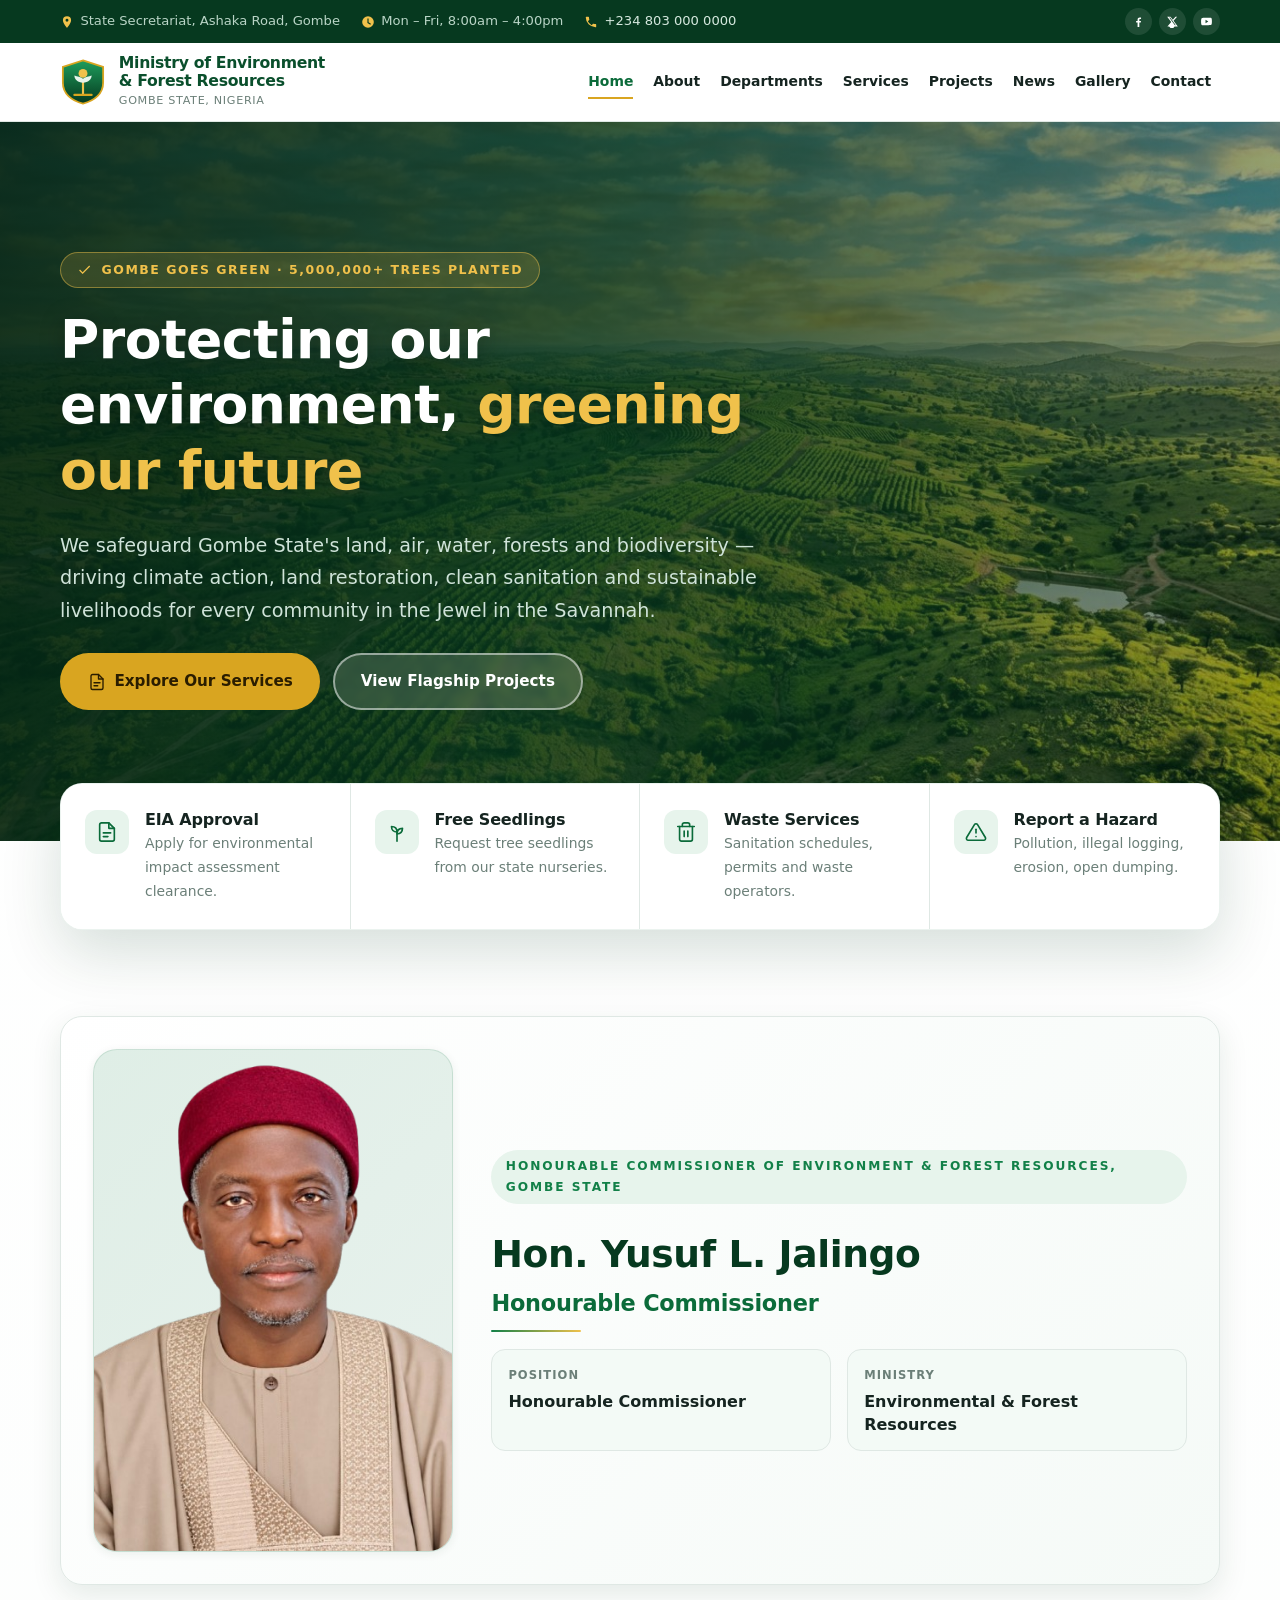
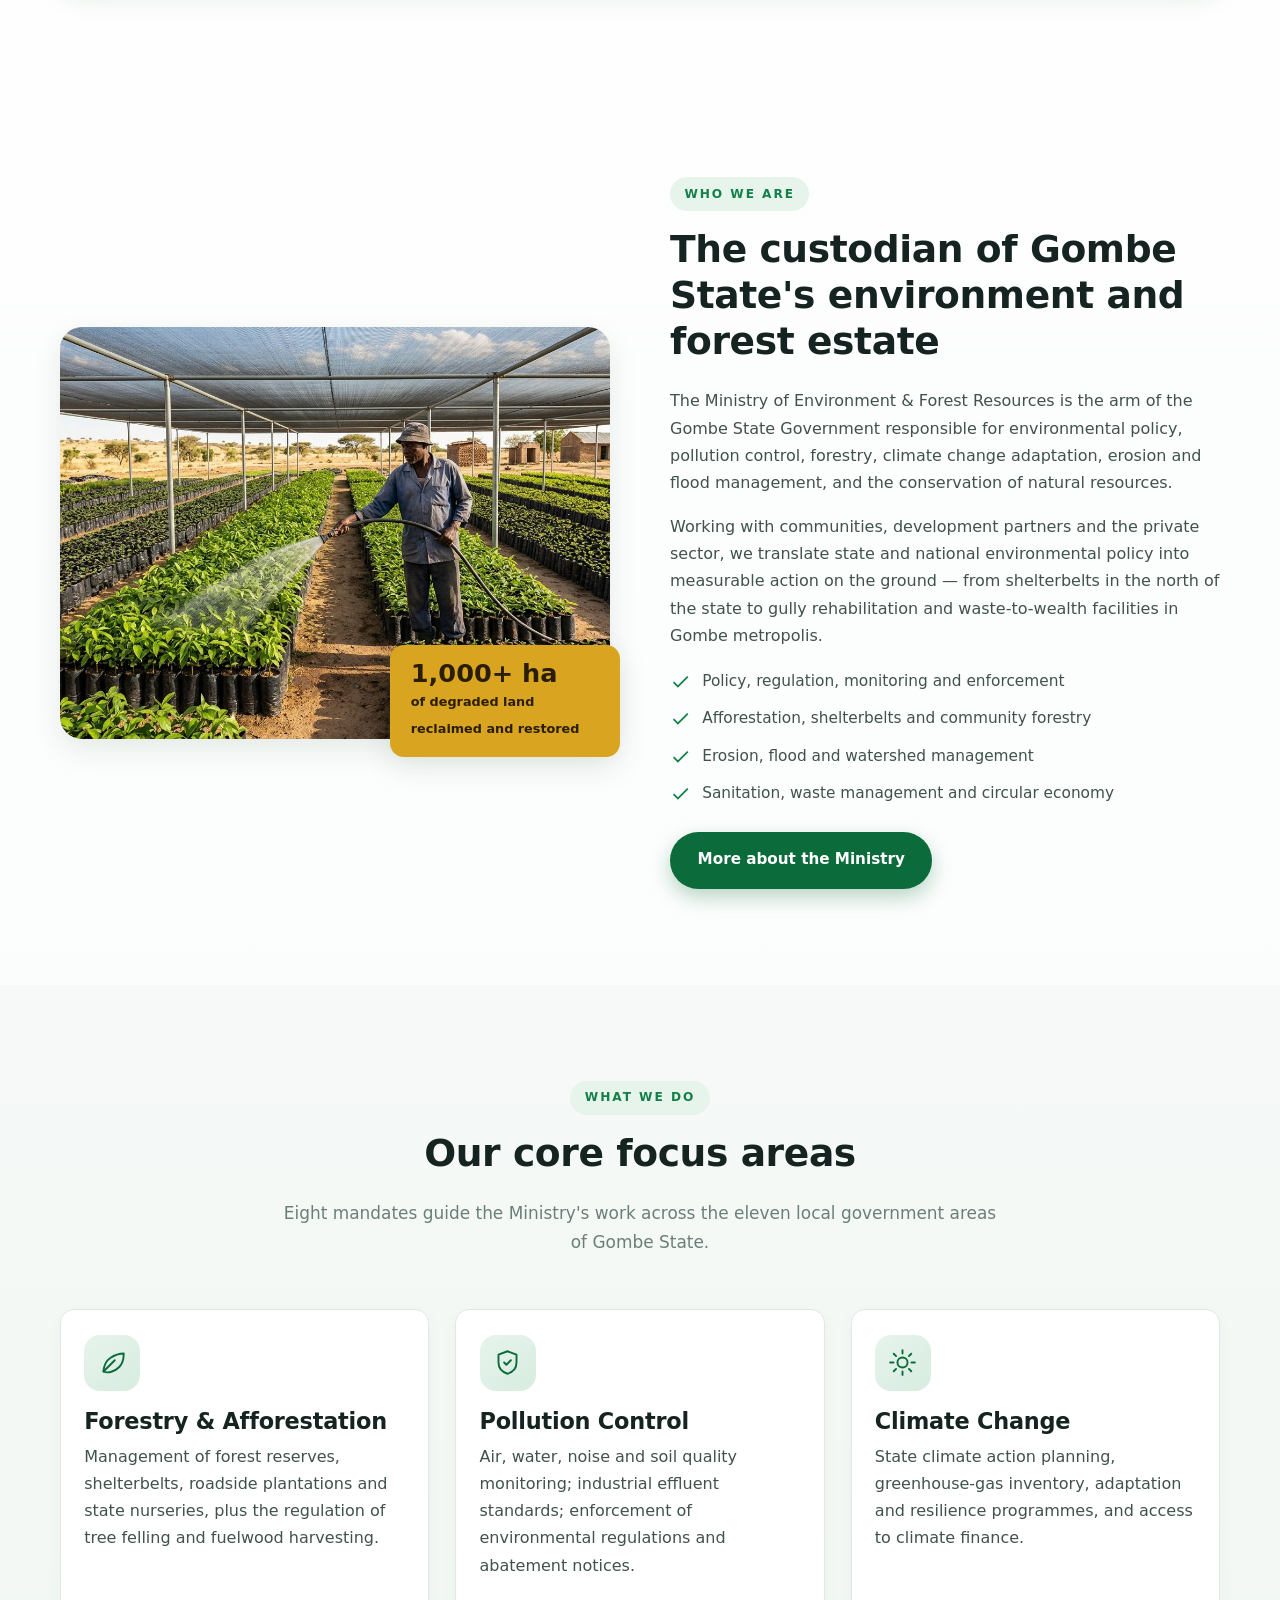
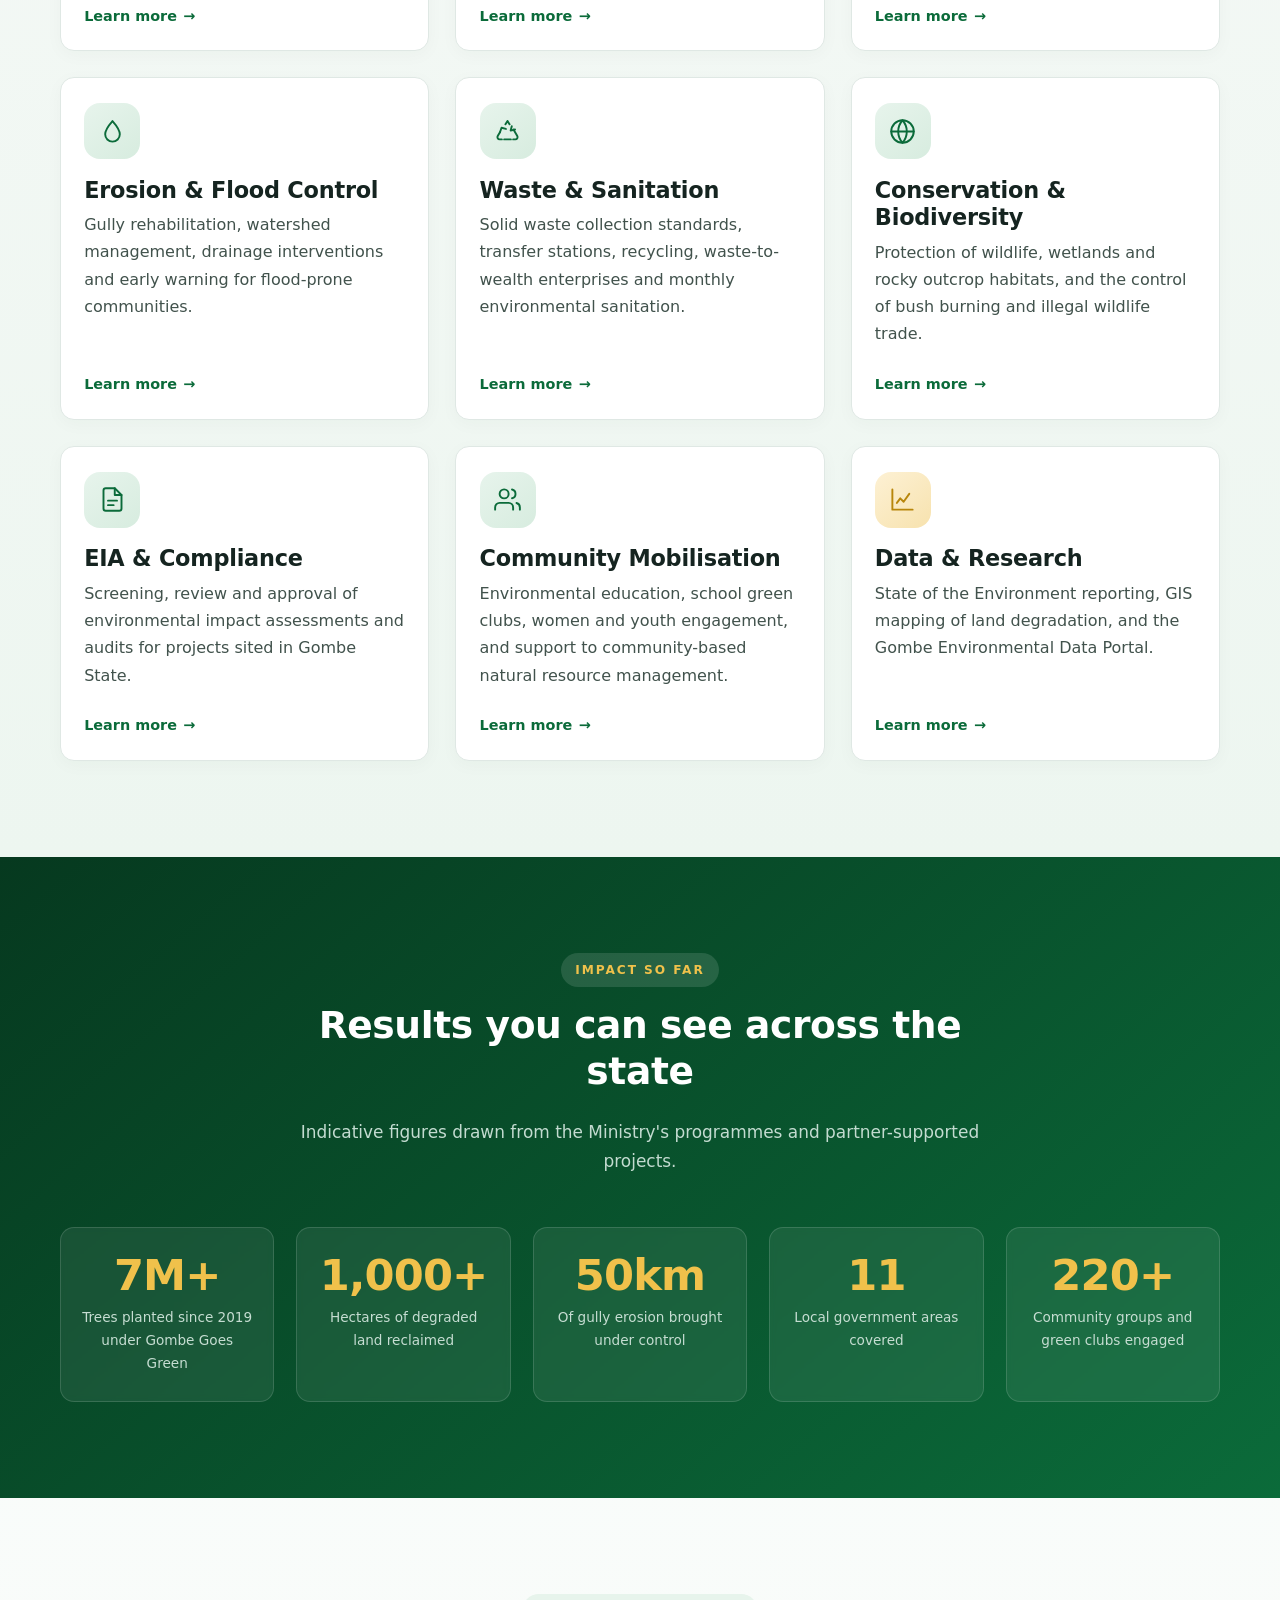
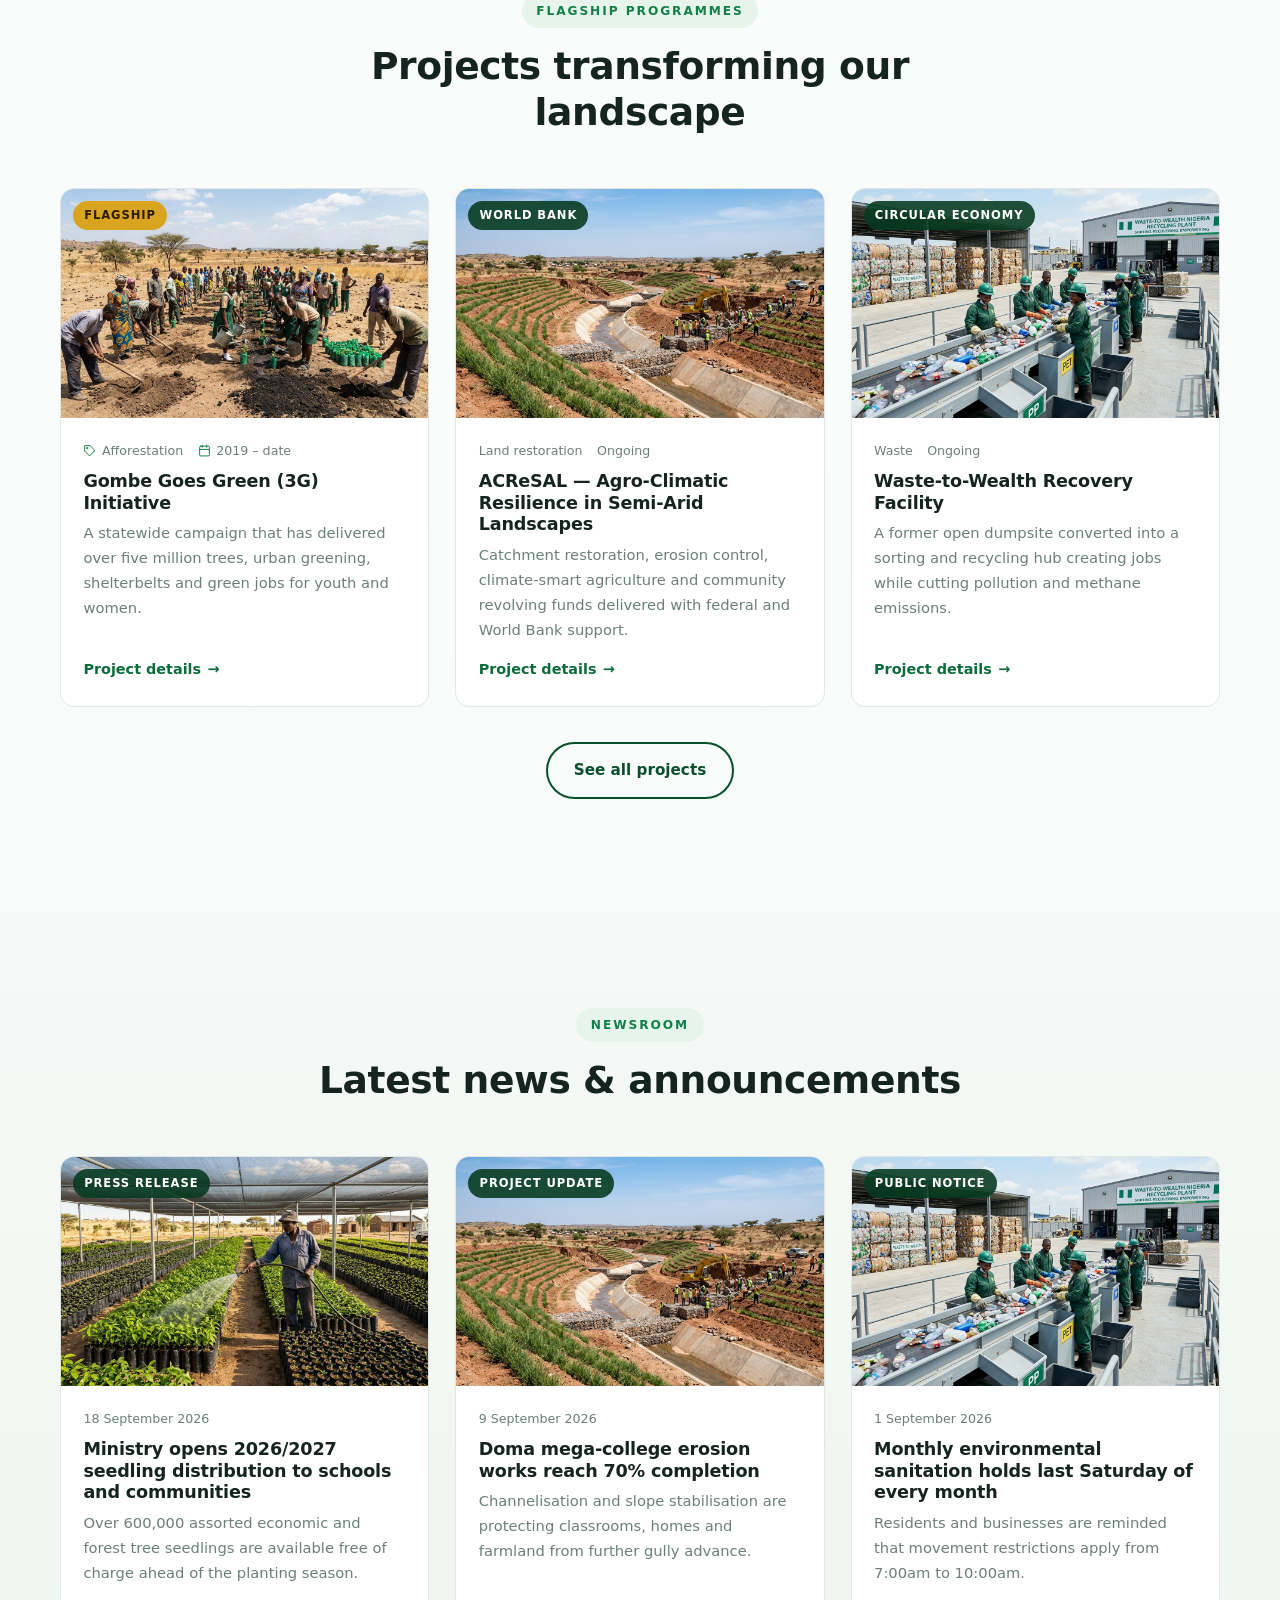
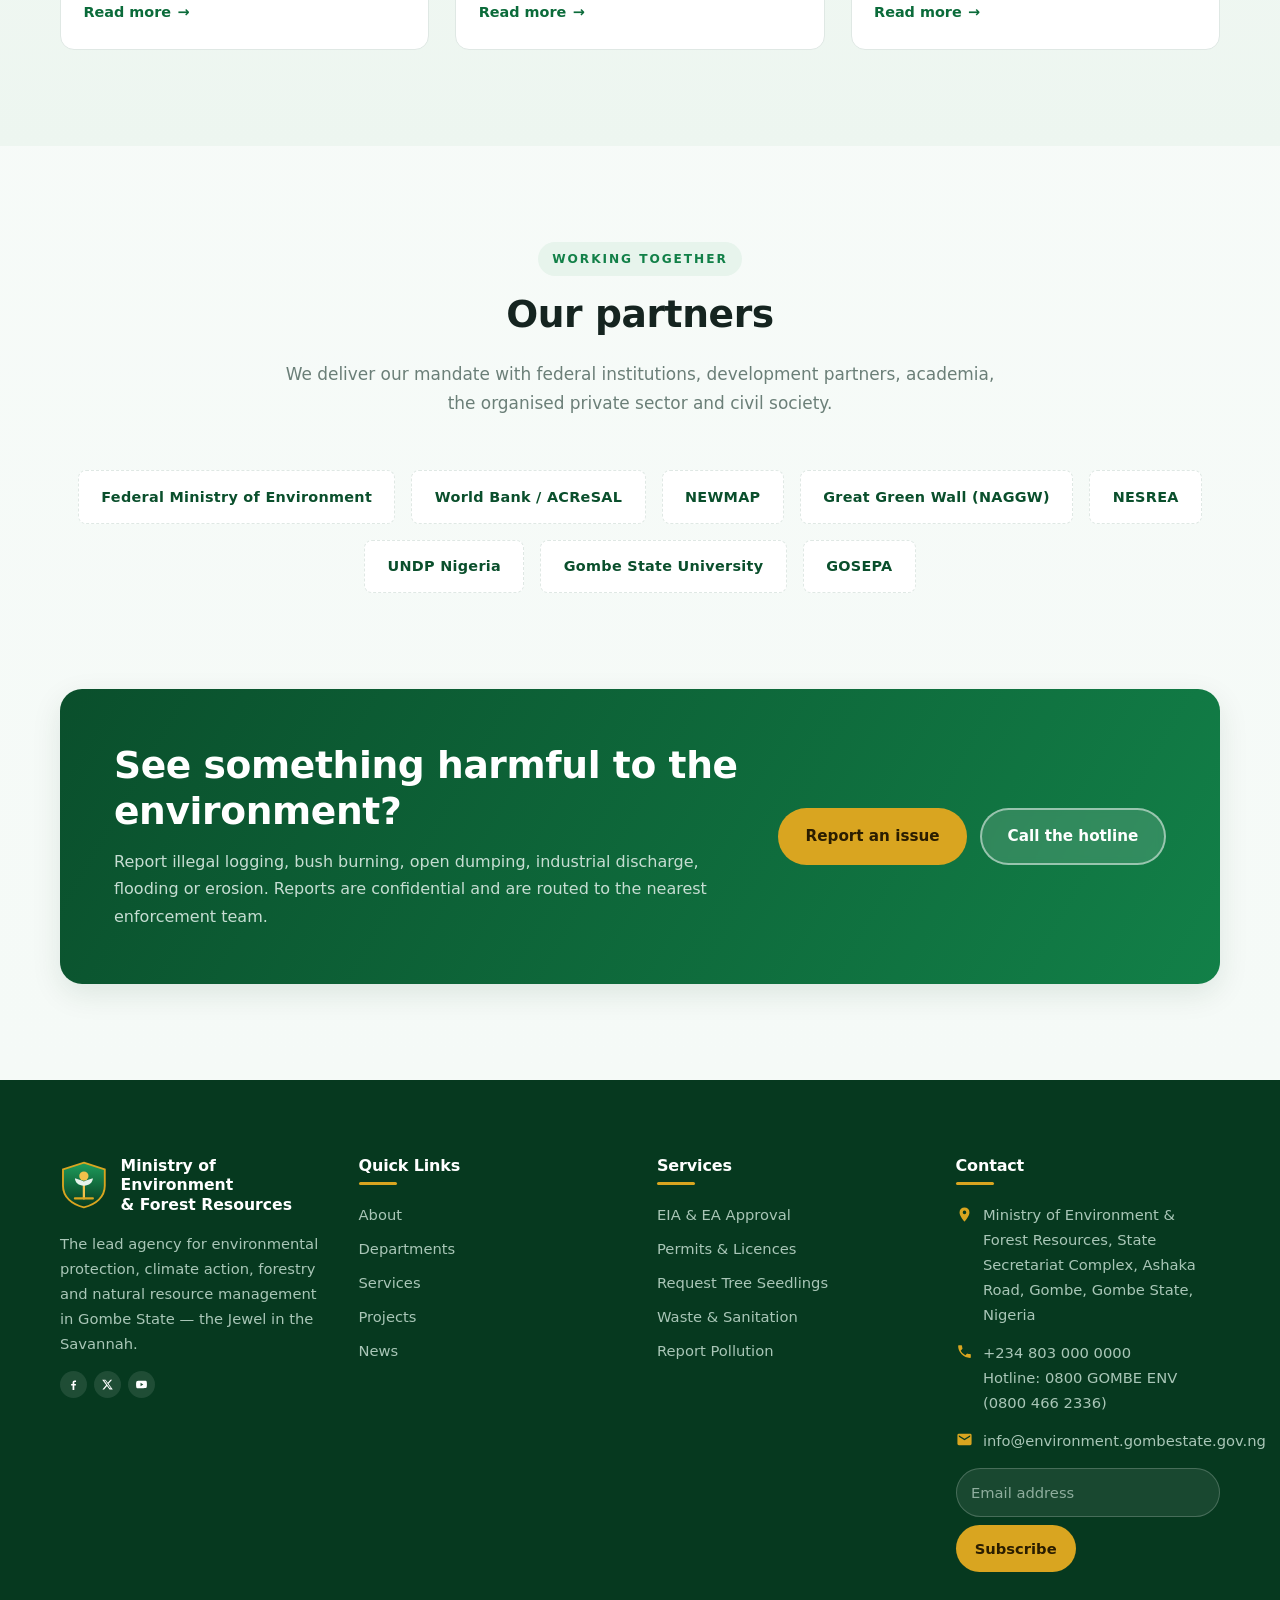
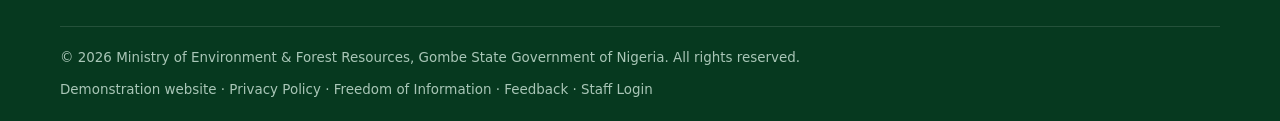
==== commit 8c046eb9: "Add complete responsive admin console (HTML/CSS/JS only) Adds a full back-office for the ministry we" ====
--- a/index.html
+++ b/index.html
@@ -2299,6 +2299,12 @@
             Feedback
           </a>
 
+          &middot;
+
+          <a href="admin/login.html">
+            Staff Login
+          </a>
+
         </span>
 
       </div>
